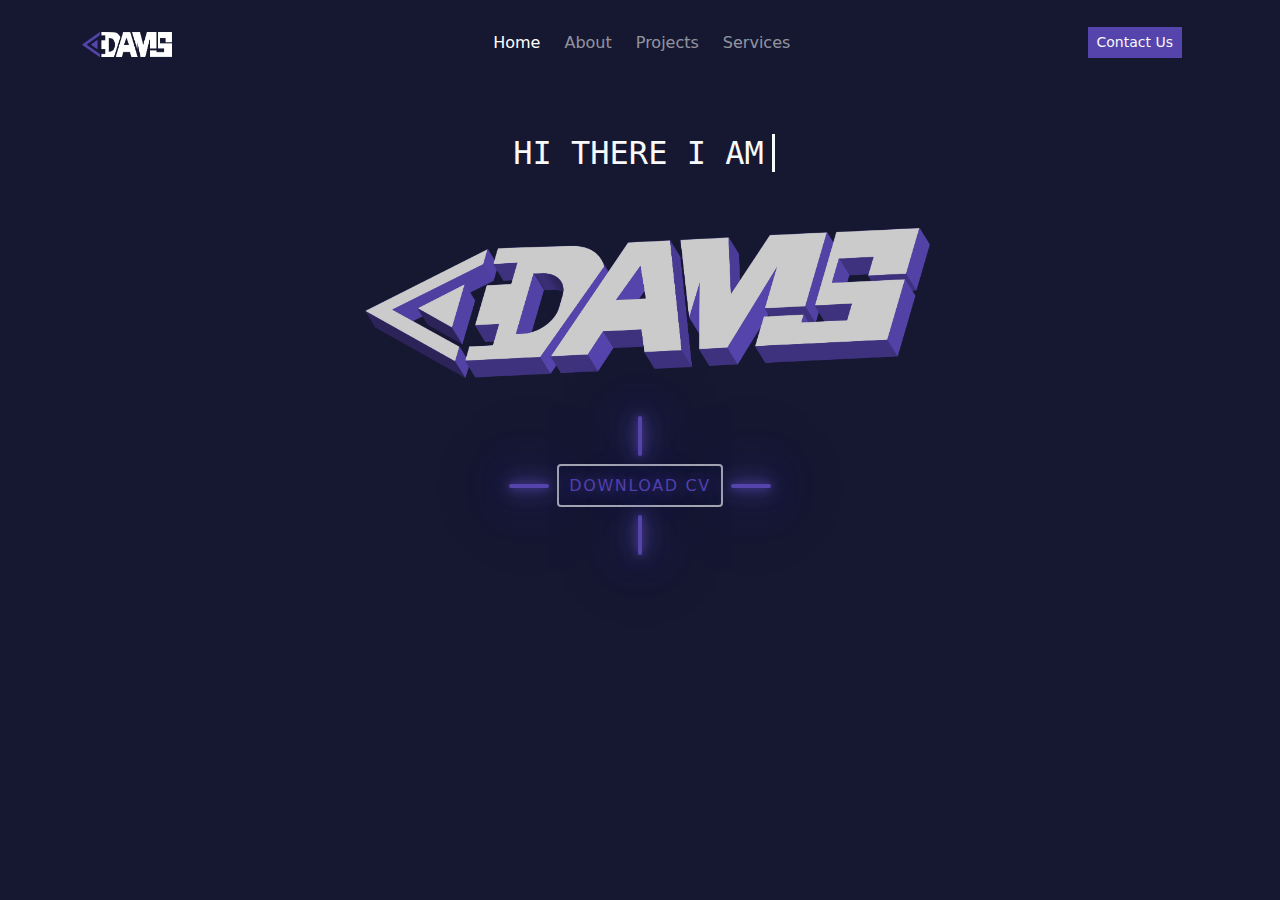
==== index.html @ 7484ab97 "first com" ====
<!doctype html>
<html lang="en">
  <head>
    <meta charset="utf-8">
    <meta name="viewport" content="width=device-width, initial-scale=1">
    <title>Bootstrap demo</title>
    <link href="https://cdn.jsdelivr.net/npm/bootstrap@5.3.3/dist/css/bootstrap.min.css" rel="stylesheet" >

    <!-- css link -->
    <link rel="stylesheet" href="assets/style.css">
  </head>
  <body>
    <nav id="NavBar" class="navbar sticky-top navbar-dark navbar-expand-md p-2">
      <div class="container">
          <a class="navbar-brand text-light text-align-start"> <img src="assets/images/Asset 4hdpi.png" alt="logo" width="90" height="25"></a>
          <button id="TogglerIcon" class="navbar-toggler bg-warning" type="button" data-bs-toggle="collapse" data-bs-target="#navbarNavDropdown" aria-controls="navbarNavDropdown" aria-expanded="false" aria-label="Toggle navigation">
            <span class="navbar-toggler-icon"></span>
          </button>
              <div class=" collapse navbar-collapse container" id="navbarNavDropdown">
                  <ul class="navbar-nav m-auto">
                    <li class="nav-item">
                      <a id="resetLink" class="nav-link mx-1 active " aria-current="page" href="#">Home</a>
                    </li>
                    <li class="nav-item">
                      <a class="nav-link mx-1" href="#about">About</a>
                    </li>
                    <li class="nav-item">
                      <a class="nav-link mx-1 " href="#projects">Projects</a>
                    </li>
                    <li class="nav-item">
                      <a class="nav-link mx-1 " href="#services">Services</a>
                    </li>
                  </ul>
                    <div style="margin-top:15px;" class="btn-ct ">                
                        <a  href="#contact" type="button" class="btn text-light btn-contact btn-sm m-1 rounded-0">Contact Us</a></p>
                    </div>        
              </div>
      </div>
    </nav>

    <!-- hero -->
    <div class="container">
      <div class="wrapper">
        <h1 class="text-center mt-5 text-light typing-demo">HI THERE I AM</h1>
      </div>

      <div class="text-center  mt-5">
        <img src="assets/images/Asset 10.png" width="600" height="150"  alt="">
      </div>

       <!-- this is for cv -->
       <div class="text-center p-5 mt-5">
        <a class="btn-cv" href="#" style="--color:#5544AC;">
          <span></span>
          <span></span>
          <span></span>
          <span></span>
          Download Cv
        </a>       
       </div>
     
    </div>

   
   

    <script src="https://cdn.jsdelivr.net/npm/bootstrap@5.3.3/dist/js/bootstrap.bundle.min.js" integrity="sha384-YvpcrYf0tY3lHB60NNkmXc5s9fDVZLESaAA55NDzOxhy9GkcIdslK1eN7N6jIeHz" crossorigin="anonymous"></script>
  </body>
</html>
---- assets/style.css ----
body{
 background-color: #161831;
}

.btn-contact{
    background-color: #5544AC;
}

.btn-contact:hover{
    background-color: #5544AC;
}

/* Hi there */
.wrapper {
    /*This part is important for centering*/
    display: grid;
    place-items: center;
  }
  
  .typing-demo {
    width: 14ch;
    animation: typing 5s steps(22), blink .5s step-end infinite alternate;
    white-space: nowrap;
    overflow: hidden;
    border-right: 3px solid;
    font-family: monospace;
    font-size: 2em;
  }
  
  @keyframes typing {
    from {
      width: 0
    }
  }
      
  @keyframes blink {
    50% {
      border-color: transparent
    }
  }



/* For Download cv */

 .btn-cv{
  position: relative;
  padding:10px;
  font-size: 1rem;
  color: var(--color);
  border: 2px solid rgba(255, 255, 255, 0.626);
  border-radius: 4px;
  text-shadow: 0 0 15px var(--color);
  text-decoration: none;
  text-transform: uppercase;
  letter-spacing: 0.1rem;
  transition: 0.5s;
  z-index: 1;
}

.btn-cv:hover {
  color: #fff;
  border: 2px solid rgba(0, 0, 0, 0);
  box-shadow: 0 0 0px var(--color);
}

.btn-cv::before {
  content: '';
  position: absolute;
  top: 0;
  left: 0;
  width: 100%;
  height: 100%;
  background: var(--color);
  z-index: -1;
  transform: scale(0);
  transition: 0.5s;
}

.btn-cv:hover::before {
  transform: scale(1);
  transition-delay: 0.5s;
  box-shadow: 0 0 10px var(--color),
    0 0 30px var(--color),
    0 0 60px var(--color);
}

.btn-cv span {
  position: absolute;
  background: var(--color);
  pointer-events: none;
  border-radius: 2px;
  box-shadow: 0 0 10px var(--color),
    0 0 20px var(--color),
    0 0 30px var(--color),
    0 0 50px var(--color),
    0 0 100px var(--color);
  transition: 0.5s ease-in-out;
  transition-delay: 0.25s;
}

.btn-cv:hover span {
  opacity: 0;
  transition-delay: 0s;
}

.btn-cv span:nth-child(1),
.btn-cv span:nth-child(3) {
  width: 40px;
  height: 4px;
}

.btn:hover span:nth-child(1),
.btn-cv:hover span:nth-child(3) {
  transform: translateX(0);
}

.btn-cv span:nth-child(2),
.btn-cv span:nth-child(4) {
  width: 4px;
  height: 40px;
}

.btn-cv:hover span:nth-child(1),
.btn-cv:hover span:nth-child(3) {
  transform: translateY(0);
}

.btn-cv span:nth-child(1) {
  top: calc(50% - 2px);
  left: -50px;
  transform-origin: left;
}

.btn-cv:hover span:nth-child(1) {
  left: 50%;
}

.btn-cv span:nth-child(3) {
  top: calc(50% - 2px);
  right: -50px;
  transform-origin: right;
}

.btn-cv:hover span:nth-child(3) {
  right: 50%;
}

.btn-cv span:nth-child(2) {
  left: calc(50% - 2px);
  top: -50px;
  transform-origin: top;
}

.btn-cv:hover span:nth-child(2) {
  top: 50%;
}

.btn-cv span:nth-child(4) {
  left: calc(50% - 2px);
  bottom: -50px;
  transform-origin: bottom;
}

.btn-cv:hover span:nth-child(4 ) {
  bottom: 50%;
}
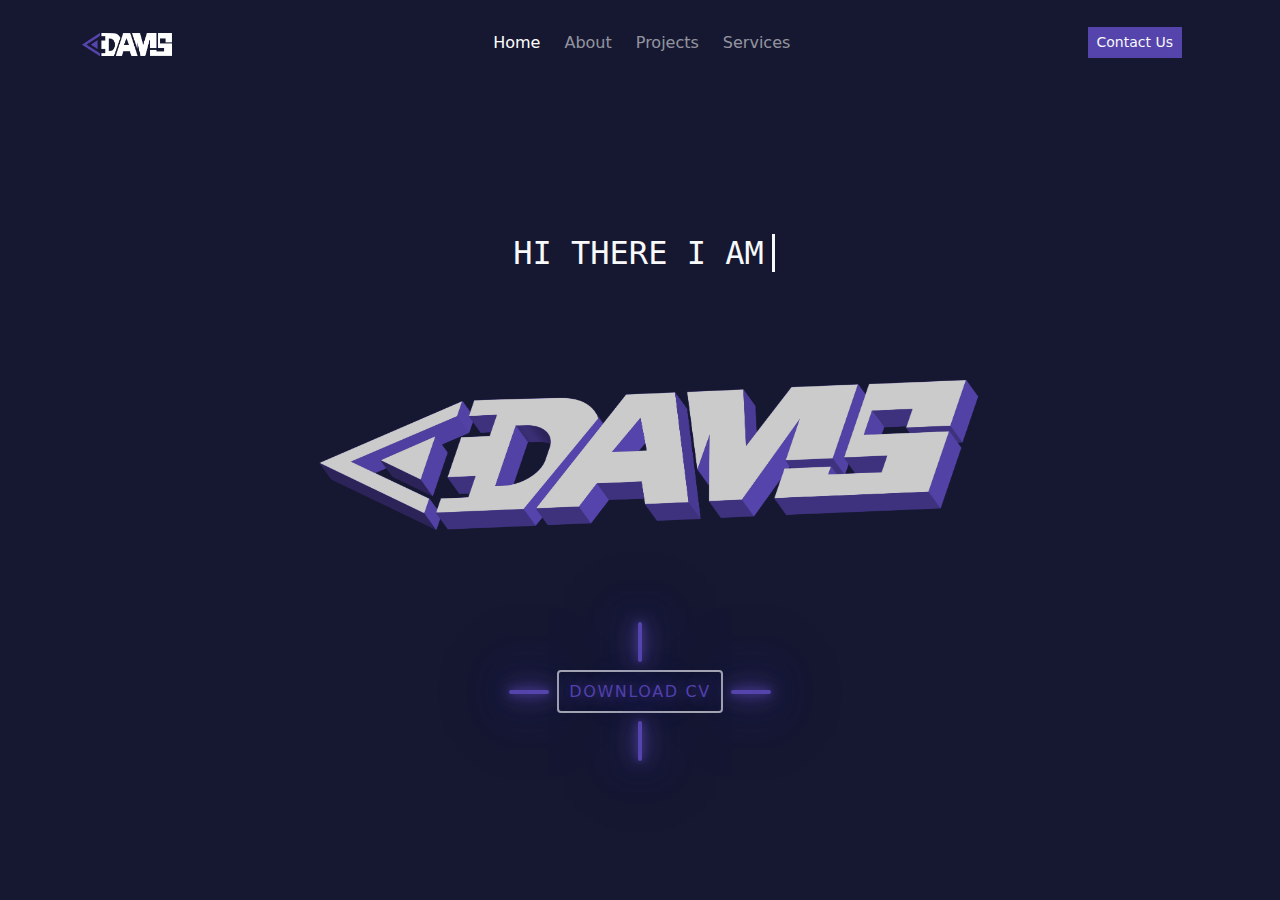
==== commit b723fa81: "sec com" ====
--- a/index.html
+++ b/index.html
@@ -12,7 +12,7 @@
   <body>
     <nav id="NavBar" class="navbar sticky-top navbar-dark navbar-expand-md p-2">
       <div class="container">
-          <a class="navbar-brand text-light text-align-start"> <img src="assets/images/Asset 4hdpi.png" alt="logo" width="90" height="25"></a>
+          <a class="navbar-brand text-light text-align-start"> <img src="assets/images/Asset 4hdpi.png" alt="logo" width="90" height="23"></a>
           <button id="TogglerIcon" class="navbar-toggler bg-warning" type="button" data-bs-toggle="collapse" data-bs-target="#navbarNavDropdown" aria-controls="navbarNavDropdown" aria-expanded="false" aria-label="Toggle navigation">
             <span class="navbar-toggler-icon"></span>
           </button>
@@ -39,17 +39,17 @@
     </nav>
 
     <!-- hero -->
-    <div class="container">
+    <div class="container" style="margin-top:100px ;">
       <div class="wrapper">
         <h1 class="text-center mt-5 text-light typing-demo">HI THERE I AM</h1>
       </div>
 
-      <div class="text-center  mt-5">
-        <img src="assets/images/Asset 10.png" width="600" height="150"  alt="">
+      <div class="text-center" style="margin-top:100px ;">
+        <img src="assets/images/Asset 10.png" width="700" height="150"  alt="">
       </div>
 
        <!-- this is for cv -->
-       <div class="text-center p-5 mt-5">
+       <div class="text-center " style="margin-top:150px ;">
         <a class="btn-cv" href="#" style="--color:#5544AC;">
           <span></span>
           <span></span>
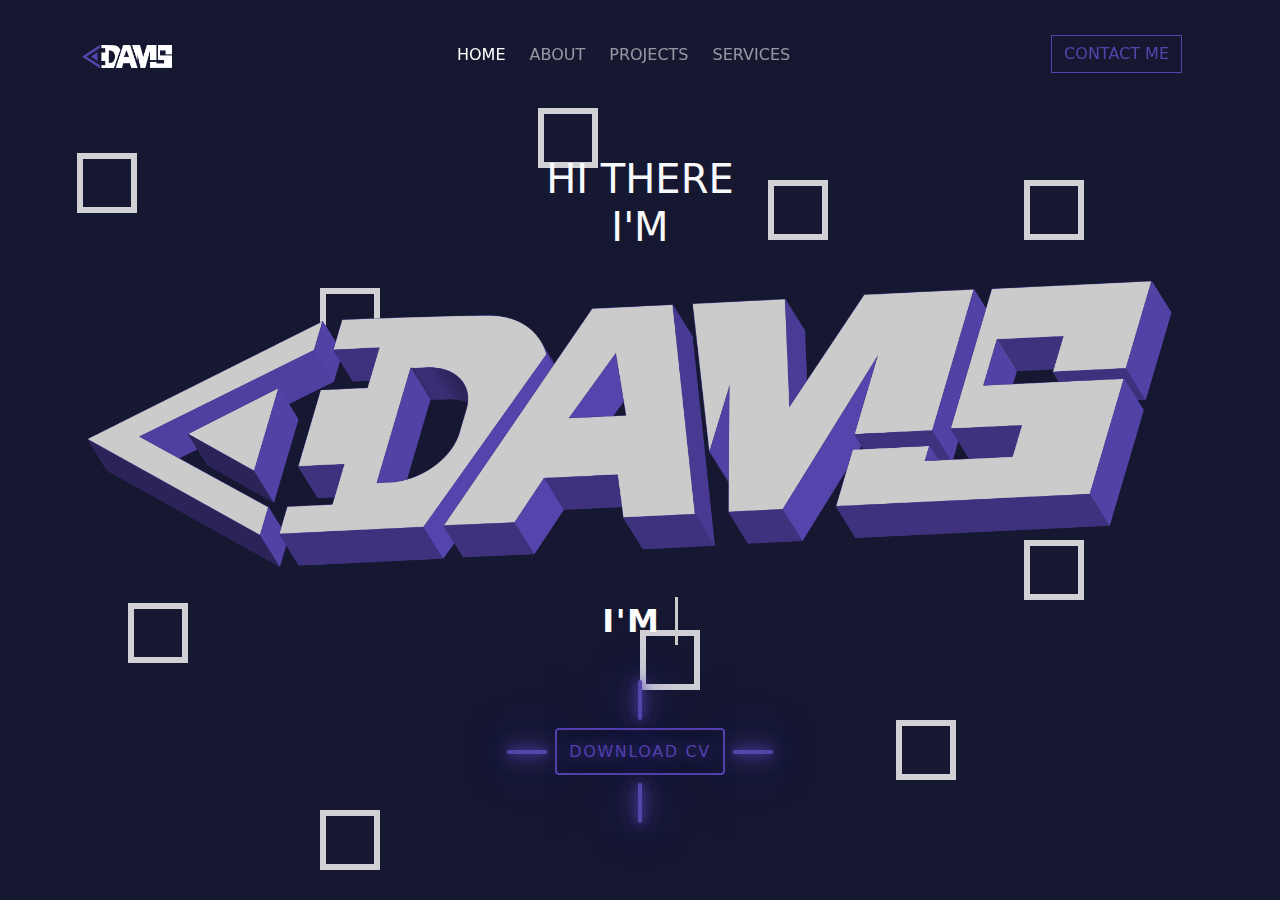
==== commit 45a38591: "complete" ====
--- a/index.html
+++ b/index.html
@@ -6,11 +6,29 @@
     <title>Bootstrap demo</title>
     <link href="https://cdn.jsdelivr.net/npm/bootstrap@5.3.3/dist/css/bootstrap.min.css" rel="stylesheet" >
 
+    <!-- USING CDN -->
+    <link
+    rel="stylesheet"
+    href="https://cdnjs.cloudflare.com/ajax/libs/animate.css/4.1.1/animate.min.css"
+  />
+  
+
     <!-- css link -->
     <link rel="stylesheet" href="assets/style.css">
   </head>
-  <body>
-    <nav id="NavBar" class="navbar sticky-top navbar-dark navbar-expand-md p-2">
+  <body class="bg-animation">
+
+    <!-- scroll animation -->
+
+    <div class="scroll-progress-bar-wrap">
+      <div class="scroll-progress-bar left-to-right"></div>
+      <div class="scroll-progress-bar top-to-bottom"></div>
+      <div class="scroll-progress-bar right-to-left"></div>
+      <div class="scroll-progress-bar bottom-to-top"></div>
+    </div>
+
+    <!-- nav -->
+    <nav id="NavBar" class="navbar fixed-top bg-trans navbar-dark navbar-expand-md p-3">
       <div class="container">
           <a class="navbar-brand text-light text-align-start"> <img src="assets/images/Asset 4hdpi.png" alt="logo" width="90" height="23"></a>
           <button id="TogglerIcon" class="navbar-toggler bg-warning" type="button" data-bs-toggle="collapse" data-bs-target="#navbarNavDropdown" aria-controls="navbarNavDropdown" aria-expanded="false" aria-label="Toggle navigation">
@@ -19,51 +37,65 @@
               <div class=" collapse navbar-collapse container" id="navbarNavDropdown">
                   <ul class="navbar-nav m-auto">
                     <li class="nav-item">
-                      <a id="resetLink" class="nav-link mx-1 active " aria-current="page" href="#">Home</a>
+                      <a id="resetLink" class="nav-link mx-1 active " aria-current="page" href="#">HOME</a>
                     </li>
                     <li class="nav-item">
-                      <a class="nav-link mx-1" href="#about">About</a>
+                      <a class="nav-link mx-1" href="#about">ABOUT</a>
                     </li>
                     <li class="nav-item">
-                      <a class="nav-link mx-1 " href="#projects">Projects</a>
+                      <a class="nav-link mx-1 " href="#projects">PROJECTS</a>
                     </li>
                     <li class="nav-item">
-                      <a class="nav-link mx-1 " href="#services">Services</a>
+                      <a class="nav-link mx-1 " href="#services">SERVICES</a>
                     </li>
                   </ul>
                     <div style="margin-top:15px;" class="btn-ct ">                
-                        <a  href="#contact" type="button" class="btn text-light btn-contact btn-sm m-1 rounded-0">Contact Us</a></p>
+                        <a  href="#contact" type="button" class="btn btn-contact btn-md m-1 rounded-0">CONTACT ME</a></p>
                     </div>        
               </div>
       </div>
     </nav>
 
     <!-- hero -->
-    <div class="container" style="margin-top:100px ;">
-      <div class="wrapper">
-        <h1 class="text-center mt-5 text-light typing-demo">HI THERE I AM</h1>
+    <div class="wrapper">
+      <div class="box">
+        <div></div>
+        <div></div>
+        <div></div>
+        <div></div>
+        <div></div>
+        <div></div>
+        <div></div>
+        <div></div>
+        <div></div>
+        <div></div>
       </div>
-
-      <div class="text-center" style="margin-top:100px ;">
-        <img src="assets/images/Asset 10.png" width="700" height="150"  alt="">
+      <div class="typing mt-5">
+        <h1 class="text-center text-light typing-demo animate__animated animate__heartBeat"  >HI THERE <br> I'M</h1>
       </div>
-
+      <div class="text-center  animate__animated animate__delay-1s animate__rubberBand " style="position: relative; top:-50px; left: -25px;">
+        <img src="assets/images/Asset 10.png" width="90%" height="90%"  alt="">
+      </div>
+      <div class="container animated-text" >
+        <p>I'M <span class="typed-text"></span><span class="cursor">&nbsp;</span></p>
+      </div>
+    
        <!-- this is for cv -->
-       <div class="text-center " style="margin-top:150px ;">
-        <a class="btn-cv" href="#" style="--color:#5544AC;">
-          <span></span>
-          <span></span>
-          <span></span>
-          <span></span>
-          Download Cv
-        </a>       
+       <div class="text-center " style="">
+          <a class="btn-cv" href="#" style="--color:#5544AC;">
+            <span></span>
+            <span></span>
+            <span></span>
+            <span></span>
+            Download Cv
+          </a>       
        </div>
-     
     </div>
-
+   
    
    
 
-    <script src="https://cdn.jsdelivr.net/npm/bootstrap@5.3.3/dist/js/bootstrap.bundle.min.js" integrity="sha384-YvpcrYf0tY3lHB60NNkmXc5s9fDVZLESaAA55NDzOxhy9GkcIdslK1eN7N6jIeHz" crossorigin="anonymous"></script>
+    <script src="https://cdn.jsdelivr.net/npm/bootstrap@5.3.3/dist/js/bootstrap.bundle.min.js" ></script>
+    <script src="assets/main.js"></script>
   </body>
 </html>
--- a/assets/style.css
+++ b/assets/style.css
@@ -2,13 +2,119 @@
  background-color: #161831;
 }
 
+body {
+  margin: 0;
+  padding: 0;
+}
+
+/* background animation */
+.wrapper {
+  position: absolute;
+  width: 100%;
+  height: 100%;
+  overflow: hidden;
+  background: #24C6DC; 
+  background: -webkit-linear-gradient(to bottom, #161831, #161831);  
+  background: linear-gradient(to bottom, #161831, #161831); 
+}
+
+.box div {
+  position: absolute;
+  width: 60px;
+  height: 60px;
+  background-color: transparent;
+  border: 6px solid rgba(255,255,255,0.8);
+}
+
+.box div:nth-child(1) {
+  top: 12%;
+  left: 42%;
+  animation: animate 10s linear infinite;
+}
+
+.box div:nth-child(2) {
+  top: 70%;
+  left: 50%;
+  animation: animate 7s linear infinite;
+}
+.box div:nth-child(3) {
+  top: 17%;
+  left: 6%;
+  animation: animate 9s linear infinite;
+}
+
+.box div:nth-child(4) {
+  top: 20%;
+  left: 60%;
+  animation: animate 10s linear infinite;
+}
+
+.box div:nth-child(5) {
+  top: 67%;
+  left: 10%;
+  animation: animate 6s linear infinite;
+}
+
+.box div:nth-child(6) {
+  top: 80%;
+  left: 70%;
+  animation: animate 12s linear infinite;
+}
+
+.box div:nth-child(7) {
+  top: 60%;
+  left: 80%;
+  animation: animate 15s linear infinite;
+}
+
+.box div:nth-child(8) {
+  top: 32%;
+  left: 25%;
+  animation: animate 16s linear infinite;
+}
+
+.box div:nth-child(9) {
+  top: 90%;
+  left: 25%;
+  animation: animate 9s linear infinite;
+}
+
+.box div:nth-child(10) {
+  top: 20%;
+  left: 80%;
+  animation: animate 5s linear infinite;
+}
+
+@keyframes animate {
+  0% {
+    transform: scale(0) translateY(-90px) rotate(360deg);
+    opacity: 1;
+  }
+  
+  100% {
+    transform: scale(1.3) translateY(-90px) rotate(-180deg);
+    border-radius: 50%;
+    opacity: 0;
+  }
+}
+/* contact btn */
+
 .btn-contact{
-    background-color: #5544AC;
+    /* background-color: #5544AC; */
+    color: #5544AC !important;
+    border-style: solid;
+    border-width: thin;
+    border-color: #5544AC;
+    transition-property: transform 0.3s, background-color 0.3s, color 0.3s;  
 }
 
 .btn-contact:hover{
-    background-color: #5544AC;
-}
+  transform: translateY();
+  background-color: #5544AC;
+  color:#fff !important; 
+}
+
+
 
 /* Hi there */
 .wrapper {
@@ -16,28 +122,32 @@
     display: grid;
     place-items: center;
   }
+
+
   
-  .typing-demo {
+  /* .typing-demo {
     width: 14ch;
     animation: typing 5s steps(22), blink .5s step-end infinite alternate;
     white-space: nowrap;
     overflow: hidden;
     border-right: 3px solid;
     font-family: monospace;
-    font-size: 2em;
+    font-size: 2rem;
+    margin: 0 !important;
   }
   
   @keyframes typing {
     from {
-      width: 0
+      width: 0;
+      color:#5544AC;
     }
   }
       
   @keyframes blink {
     50% {
-      border-color: transparent
+     background-color: TRA;
     }
-  }
+  } */
 
 
 
@@ -45,10 +155,11 @@
 
  .btn-cv{
   position: relative;
-  padding:10px;
+  top: -100px;
+  padding:12px;
   font-size: 1rem;
   color: var(--color);
-  border: 2px solid rgba(255, 255, 255, 0.626);
+  border: 2px solid #5544AC;
   border-radius: 4px;
   text-shadow: 0 0 15px var(--color);
   text-decoration: none;
@@ -165,3 +276,87 @@
 .btn-cv:hover span:nth-child(4 ) {
   bottom: 50%;
 } 
+
+/* scrol bar */
+.scroll-progress-bar {
+  position: fixed;
+  top: 0;
+  left: 0;
+  z-index: 1000;
+  background-color: blue;
+  width: 100%;
+  height: 10px;
+  scale: 0 1;
+  pointer-events: none;
+  transform-origin: left;
+  animation: scaleUp linear;
+  animation-timeline: scroll();
+
+  &.top-to-bottom {
+    right: 0;
+    left: auto;
+    height: 100%;
+    width: 10px;
+    scale: 1 0;
+    transform-origin: top;
+  }
+
+  &.right-to-left {
+    top: auto;
+    bottom: 0;
+    transform-origin: right;
+  }
+
+  &.bottom-to-top {
+    height: 100%;
+    width: 10px;
+    scale: 1 0;
+    transform-origin: bottom;
+  }
+}
+
+/* // animation keyframes */
+@keyframes scaleUp {
+  to {
+    scale: 1 1;
+  }
+}
+
+/* Coding is hard */
+.animated-text {
+  position: relative;
+  top: -100px;
+  color: #fff;
+  display: flex;
+  justify-content: center;
+  align-items: center;
+}
+.animated-text p {
+  font-size: 2rem;
+  padding: 0.5rem;
+  font-weight: bold;
+  letter-spacing: 0.1rem;
+  text-align: center;
+  overflow: hidden;
+}
+.animated-text p span.typed-text {
+  font-weight: normal;
+  color:  YELLOW;
+}
+.animated-text p span.cursor {
+  display: inline-block;
+  background-color: #ccc;
+  margin-left: 0.1rem;
+  width: 3px;
+  animation: blink 1s infinite;
+}
+.animated-text p span.cursor.typing {
+  animation: none;
+}
+@keyframes blink {
+  0%  { background-color: #ccc; }
+  49% { background-color: #ccc; }
+  50% { background-color: transparent; }
+  99% { background-color: transparent; }
+  100%  { background-color: #ccc; }
+}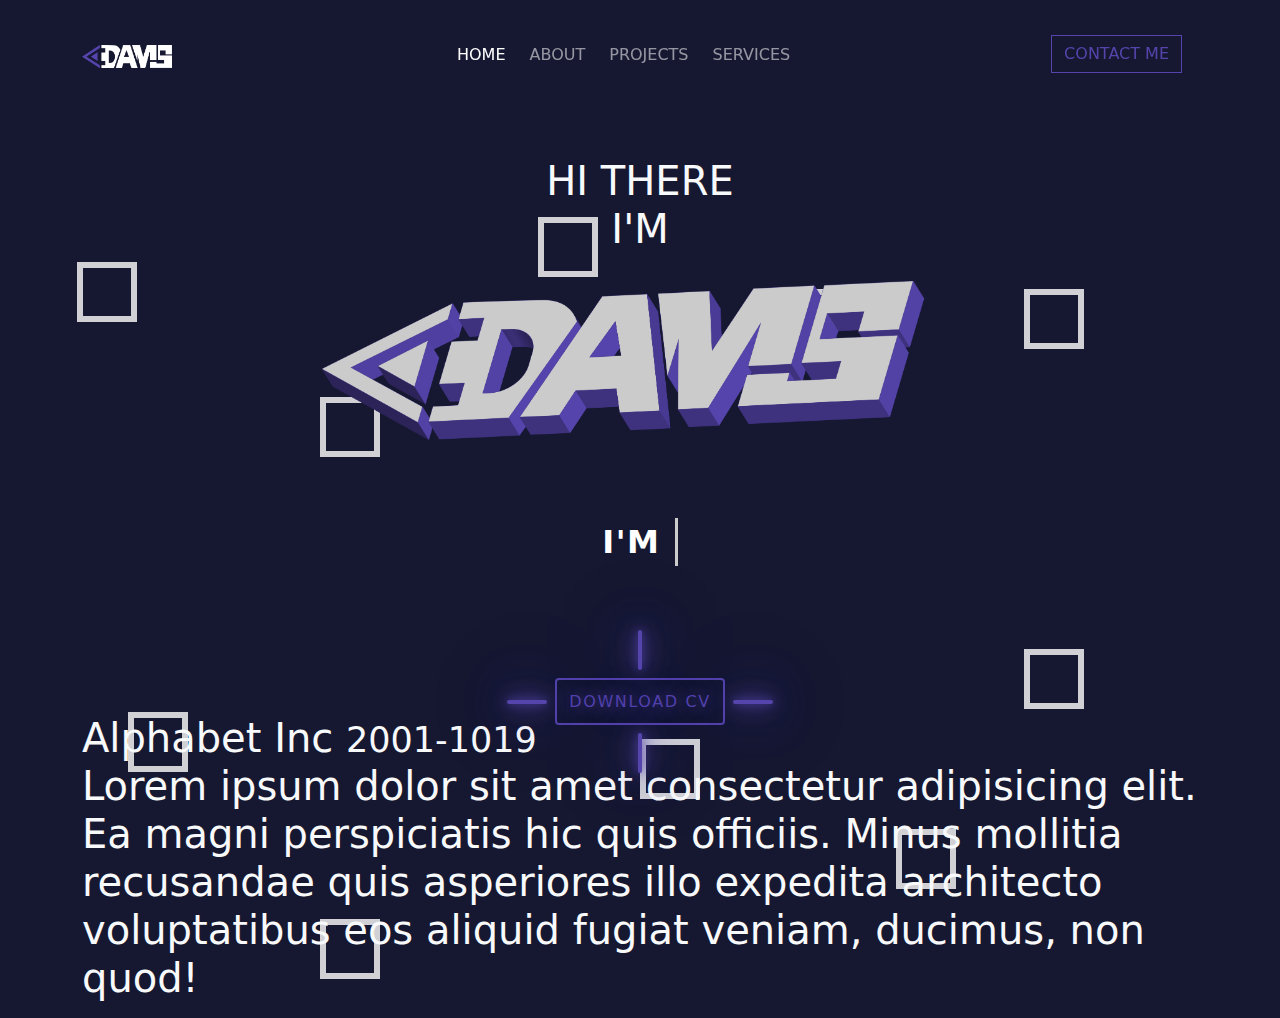
==== commit 313cefb6: "starting v line" ====
--- a/index.html
+++ b/index.html
@@ -17,18 +17,17 @@
     <link rel="stylesheet" href="assets/style.css">
   </head>
   <body class="bg-animation">
-
     <!-- scroll animation -->
 
-    <div class="scroll-progress-bar-wrap">
+    <!-- <div class="scroll-progress-bar-wrap">
       <div class="scroll-progress-bar left-to-right"></div>
       <div class="scroll-progress-bar top-to-bottom"></div>
       <div class="scroll-progress-bar right-to-left"></div>
       <div class="scroll-progress-bar bottom-to-top"></div>
-    </div>
+    </div> -->
 
     <!-- nav -->
-    <nav id="NavBar" class="navbar fixed-top bg-trans navbar-dark navbar-expand-md p-3">
+    <nav id="NavBar" class="navbar sticky-top bg-trans navbar-dark navbar-expand-md p-3">
       <div class="container">
           <a class="navbar-brand text-light text-align-start"> <img src="assets/images/Asset 4hdpi.png" alt="logo" width="90" height="23"></a>
           <button id="TogglerIcon" class="navbar-toggler bg-warning" type="button" data-bs-toggle="collapse" data-bs-target="#navbarNavDropdown" aria-controls="navbarNavDropdown" aria-expanded="false" aria-label="Toggle navigation">
@@ -70,18 +69,19 @@
         <div></div>
         <div></div>
       </div>
+    </div>
       <div class="typing mt-5">
         <h1 class="text-center text-light typing-demo animate__animated animate__heartBeat"  >HI THERE <br> I'M</h1>
       </div>
-      <div class="text-center  animate__animated animate__delay-1s animate__rubberBand " style="position: relative; top:-50px; left: -25px;">
-        <img src="assets/images/Asset 10.png" width="90%" height="90%"  alt="">
+      <div class="text-center mt-5 animate__animated animate__delay-1s animate__rubberBand " style="position: relative; top:-20px; left: -25px;">
+        <img src="assets/images/Asset 10.png" width="50%" height="50%"  alt="">
       </div>
-      <div class="container animated-text" >
+      <div class="container animated-text" style="margin-top: 150px ;" >
         <p>I'M <span class="typed-text"></span><span class="cursor">&nbsp;</span></p>
       </div>
     
        <!-- this is for cv -->
-       <div class="text-center " style="">
+       <div class="text-center" style="position: relative; top:100px;">
           <a class="btn-cv" href="#" style="--color:#5544AC;">
             <span></span>
             <span></span>
@@ -90,8 +90,22 @@
             Download Cv
           </a>       
        </div>
+   
+
+    <div class="timeline z-1">
+      <div class="container">
+        <div class="text-box">
+          <h1 class="text-light">Alphabet Inc</h>
+          <small>2001-1019</small>
+          <p>Lorem ipsum dolor sit amet consectetur adipisicing elit. 
+            Ea magni perspiciatis hic quis officiis. Minus mollitia recusandae quis asperiores illo expedita architecto voluptatibus 
+            eos aliquid fugiat veniam, ducimus, non quod!</p>
+        </div>
+      </div>
     </div>
+    
    
+
    
    
 
--- a/assets/style.css
+++ b/assets/style.css
@@ -2,13 +2,9 @@
  background-color: #161831;
 }
 
-body {
-  margin: 0;
-  padding: 0;
-}
-
 /* background animation */
 .wrapper {
+  z-index: -1 !important;
   position: absolute;
   width: 100%;
   height: 100%;
@@ -117,11 +113,6 @@
 
 
 /* Hi there */
-.wrapper {
-    /*This part is important for centering*/
-    display: grid;
-    place-items: center;
-  }
 
 
   
@@ -278,7 +269,7 @@
 } 
 
 /* scrol bar */
-.scroll-progress-bar {
+/* .scroll-progress-bar {
   position: fixed;
   top: 0;
   left: 0;
@@ -316,11 +307,11 @@
 }
 
 /* // animation keyframes */
-@keyframes scaleUp {
+/* @keyframes scaleUp {
   to {
     scale: 1 1;
   }
-}
+} */ 
 
 /* Coding is hard */
 .animated-text {
@@ -359,4 +350,7 @@
   50% { background-color: transparent; }
   99% { background-color: transparent; }
   100%  { background-color: #ccc; }
-}+}
+
+
+/*  timeline */
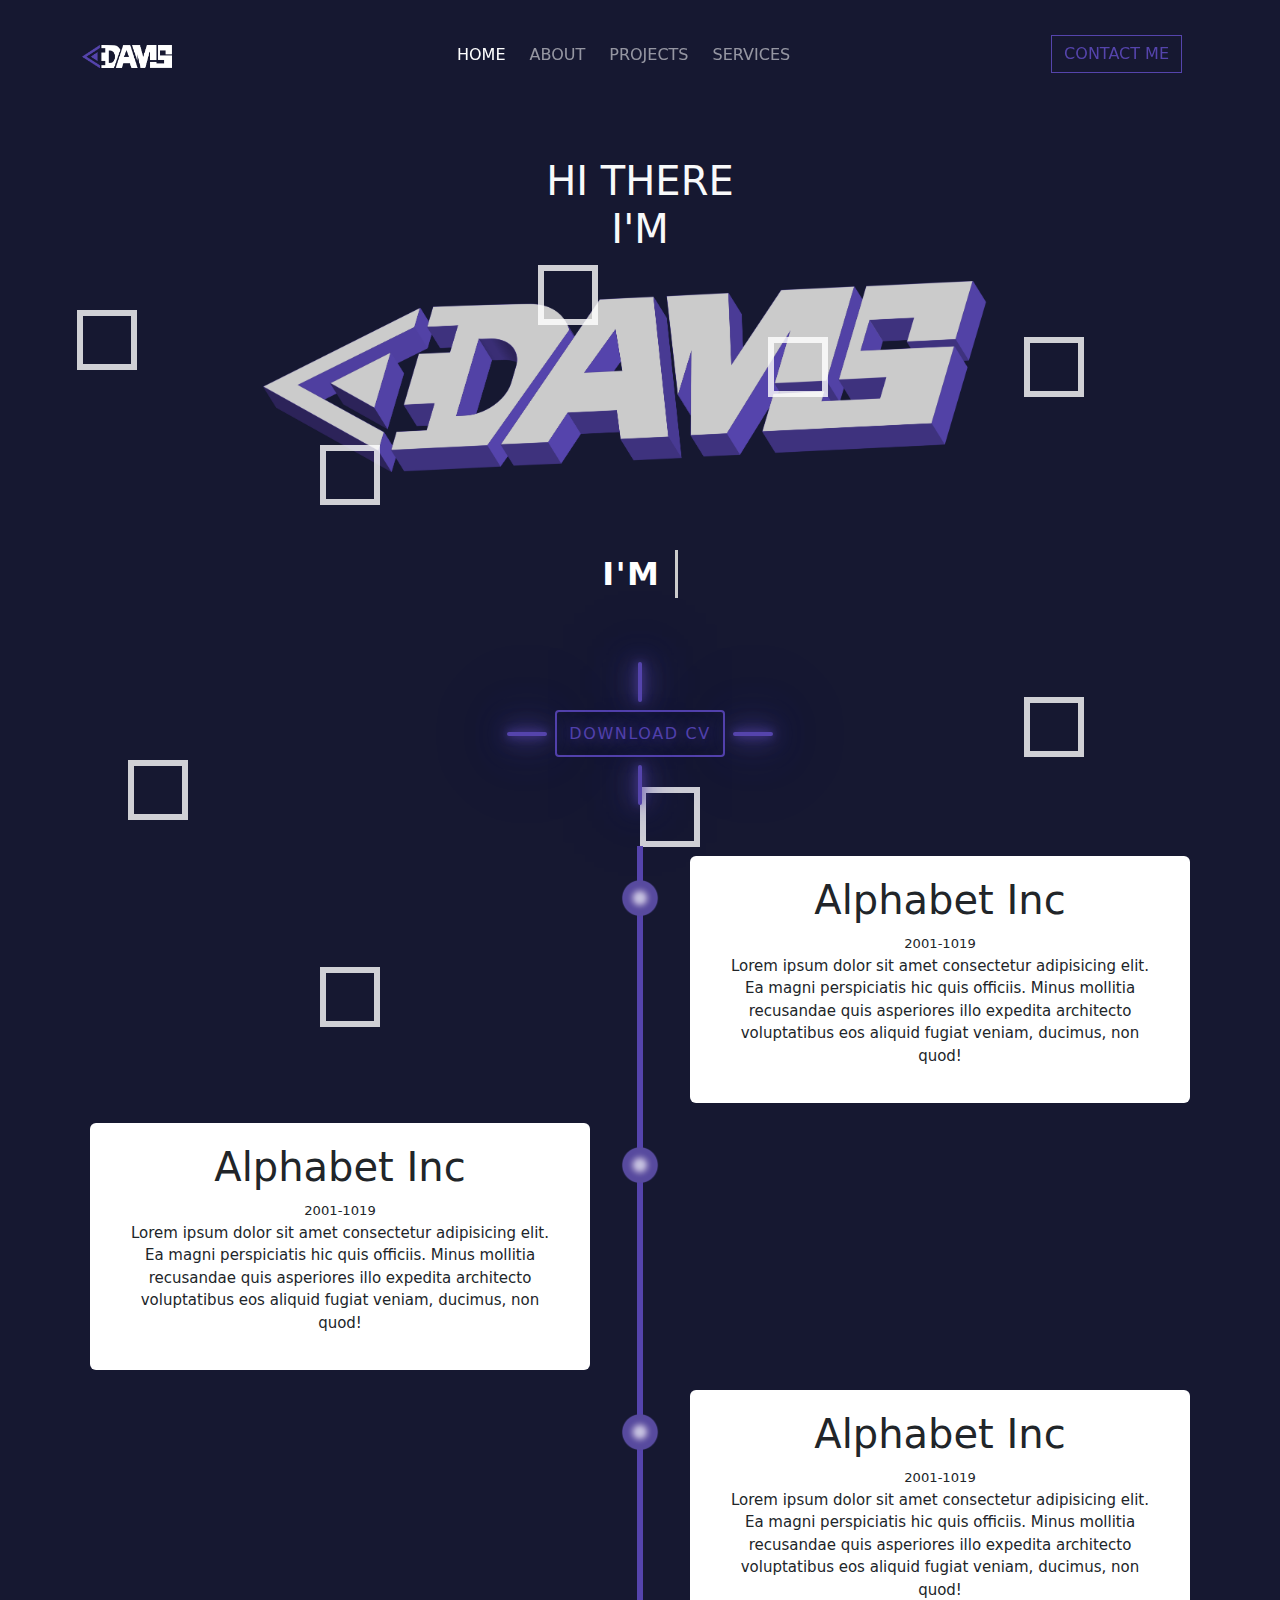
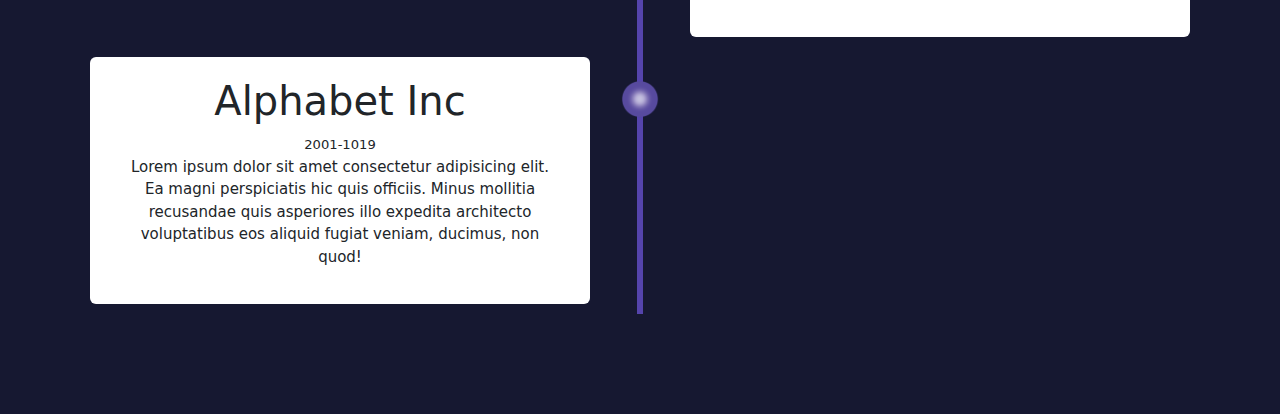
==== commit 0062b957: "timeline circle" ====
--- a/index.html
+++ b/index.html
@@ -19,12 +19,12 @@
   <body class="bg-animation">
     <!-- scroll animation -->
 
-    <!-- <div class="scroll-progress-bar-wrap">
+    <div class="scroll-progress-bar-wrap">
       <div class="scroll-progress-bar left-to-right"></div>
       <div class="scroll-progress-bar top-to-bottom"></div>
       <div class="scroll-progress-bar right-to-left"></div>
       <div class="scroll-progress-bar bottom-to-top"></div>
-    </div> -->
+    </div>
 
     <!-- nav -->
     <nav id="NavBar" class="navbar sticky-top bg-trans navbar-dark navbar-expand-md p-3">
@@ -56,48 +56,83 @@
     </nav>
 
     <!-- hero -->
-    <div class="wrapper">
-      <div class="box">
-        <div></div>
-        <div></div>
-        <div></div>
-        <div></div>
-        <div></div>
-        <div></div>
-        <div></div>
-        <div></div>
-        <div></div>
-        <div></div>
+      <section class="hero">
+          <div class="wrapper">
+            <div class="box">
+              <div></div>
+              <div></div>
+              <div></div>
+              <div></div>
+              <div></div>
+              <div></div>
+              <div></div>
+              <div></div>
+              <div></div>
+              <div></div>
+            </div>
+          </div>
+            <div class="typing mt-5">
+              <h1 class="text-center text-light typing-demo animate__animated animate__heartBeat"  >HI THERE <br> I'M</h1>
+            </div>
+            <div class="animated-image text-center mt-5 animate__animated animate__delay-1s animate__rubberBand " style="position: relative; top:-20px; left: -25px;">
+              <img src="assets/images/Asset 10.png" width="60%" height="60%"  alt="">
+            </div>
+            <div class="container animated-text" style="margin-top: 150px ;" >
+              <p>I'M <span class="typed-text"></span><span class="cursor">&nbsp;</span></p>
+            </div>
+          
+            <!-- this is for cv -->
+            <div class="text-center" style="position: relative; top:100px;">
+                <a class="btn-cv" href="#" style="--color:#5544AC;">
+                  <span></span>
+                  <span></span>
+                  <span></span>
+                  <span></span>
+                  Download Cv
+                </a>       
+            </div>
+        </section>
+
+    <div class="timeline z-1 text-center">
+      <div class="container con left-container">
+        <img src="assets/images/Asset 2.png" alt="">
+        <div class="text-box">
+          <h1 class="">Alphabet Inc</h1>
+          <small class="">2001-1019</small>
+          <p class="">Lorem ipsum dolor sit amet consectetur adipisicing elit. 
+            Ea magni perspiciatis hic quis officiis. Minus mollitia recusandae quis asperiores illo expedita architecto voluptatibus 
+            eos aliquid fugiat veniam, ducimus, non quod!</p>
+        </div>
       </div>
-    </div>
-      <div class="typing mt-5">
-        <h1 class="text-center text-light typing-demo animate__animated animate__heartBeat"  >HI THERE <br> I'M</h1>
+
+      <div class="container con right-container">
+        <img src="assets/images/Asset 2.png" alt="">
+        <div class="text-box">
+          <h1 class="">Alphabet Inc</h1>
+          <small class="">2001-1019</small>
+          <p class="">Lorem ipsum dolor sit amet consectetur adipisicing elit. 
+            Ea magni perspiciatis hic quis officiis. Minus mollitia recusandae quis asperiores illo expedita architecto voluptatibus 
+            eos aliquid fugiat veniam, ducimus, non quod!</p>
+        </div>
       </div>
-      <div class="text-center mt-5 animate__animated animate__delay-1s animate__rubberBand " style="position: relative; top:-20px; left: -25px;">
-        <img src="assets/images/Asset 10.png" width="50%" height="50%"  alt="">
+
+      <div class="container con left-container">
+        <img src="assets/images/Asset 2.png" alt="">
+        <div class="text-box">
+          <h1 class="">Alphabet Inc</h1>
+          <small class="">2001-1019</small>
+          <p class="">Lorem ipsum dolor sit amet consectetur adipisicing elit. 
+            Ea magni perspiciatis hic quis officiis. Minus mollitia recusandae quis asperiores illo expedita architecto voluptatibus 
+            eos aliquid fugiat veniam, ducimus, non quod!</p>
+        </div>
       </div>
-      <div class="container animated-text" style="margin-top: 150px ;" >
-        <p>I'M <span class="typed-text"></span><span class="cursor">&nbsp;</span></p>
-      </div>
-    
-       <!-- this is for cv -->
-       <div class="text-center" style="position: relative; top:100px;">
-          <a class="btn-cv" href="#" style="--color:#5544AC;">
-            <span></span>
-            <span></span>
-            <span></span>
-            <span></span>
-            Download Cv
-          </a>       
-       </div>
-   
 
-    <div class="timeline z-1">
-      <div class="container">
+      <div class="container con right-container">
+        <img src="assets/images/Asset 2.png" alt="">
         <div class="text-box">
-          <h1 class="text-light">Alphabet Inc</h>
-          <small>2001-1019</small>
-          <p>Lorem ipsum dolor sit amet consectetur adipisicing elit. 
+          <h1 class="">Alphabet Inc</h1>
+          <small class="">2001-1019</small>
+          <p class="">Lorem ipsum dolor sit amet consectetur adipisicing elit. 
             Ea magni perspiciatis hic quis officiis. Minus mollitia recusandae quis asperiores illo expedita architecto voluptatibus 
             eos aliquid fugiat veniam, ducimus, non quod!</p>
         </div>
--- a/assets/style.css
+++ b/assets/style.css
@@ -1,6 +1,9 @@
 body{
  background-color: #161831;
 }
+
+
+
 
 /* background animation */
 .wrapper {
@@ -9,9 +12,7 @@
   width: 100%;
   height: 100%;
   overflow: hidden;
-  background: #24C6DC; 
-  background: -webkit-linear-gradient(to bottom, #161831, #161831);  
-  background: linear-gradient(to bottom, #161831, #161831); 
+ 
 }
 
 .box div {
@@ -19,7 +20,7 @@
   width: 60px;
   height: 60px;
   background-color: transparent;
-  border: 6px solid rgba(255,255,255,0.8);
+  border: 6px solid rgba(255, 255, 255, 0.8);
 }
 
 .box div:nth-child(1) {
@@ -141,7 +142,11 @@
   } */
 
 
-
+/* animated-image */
+
+.animated-image{
+  z-index: -2 !important;
+}
 /* For Download cv */
 
  .btn-cv{
@@ -269,12 +274,12 @@
 } 
 
 /* scrol bar */
-/* .scroll-progress-bar {
+.scroll-progress-bar {
   position: fixed;
   top: 0;
   left: 0;
   z-index: 1000;
-  background-color: blue;
+  background-color: #5544AC;
   width: 100%;
   height: 10px;
   scale: 0 1;
@@ -307,11 +312,11 @@
 }
 
 /* // animation keyframes */
-/* @keyframes scaleUp {
+@keyframes scaleUp {
   to {
     scale: 1 1;
   }
-} */ 
+} 
 
 /* Coding is hard */
 .animated-text {
@@ -354,3 +359,53 @@
 
 
 /*  timeline */
+.timeline{
+  position: relative;
+  max-width: 1200px;
+  margin: 100px auto;
+}
+
+.con{
+padding: 10px 50px;
+position: relative;
+width: 50%;
+}
+
+.text-box{
+  padding: 20px 30px;
+  background-color: #fff;
+  position: relative;
+  border-radius: 6px !important;
+  font-size: 15px;
+
+}
+
+.left-container{
+  left: 25%;
+}
+.right-container{
+  right:25%;
+}
+
+.timeline::after{
+  content: '';
+  position: absolute;
+  width: 6px;
+  height: 100%;
+  background: #5544AC;
+  top: 0;
+  left: 50%;
+  margin-left: -3px;
+}
+.con img{
+  position: absolute;
+  width: 40px;
+  right: -20px;
+  top:32px;
+  z-index: 10;
+
+}
+
+.left-container img{
+  left: -20px;
+}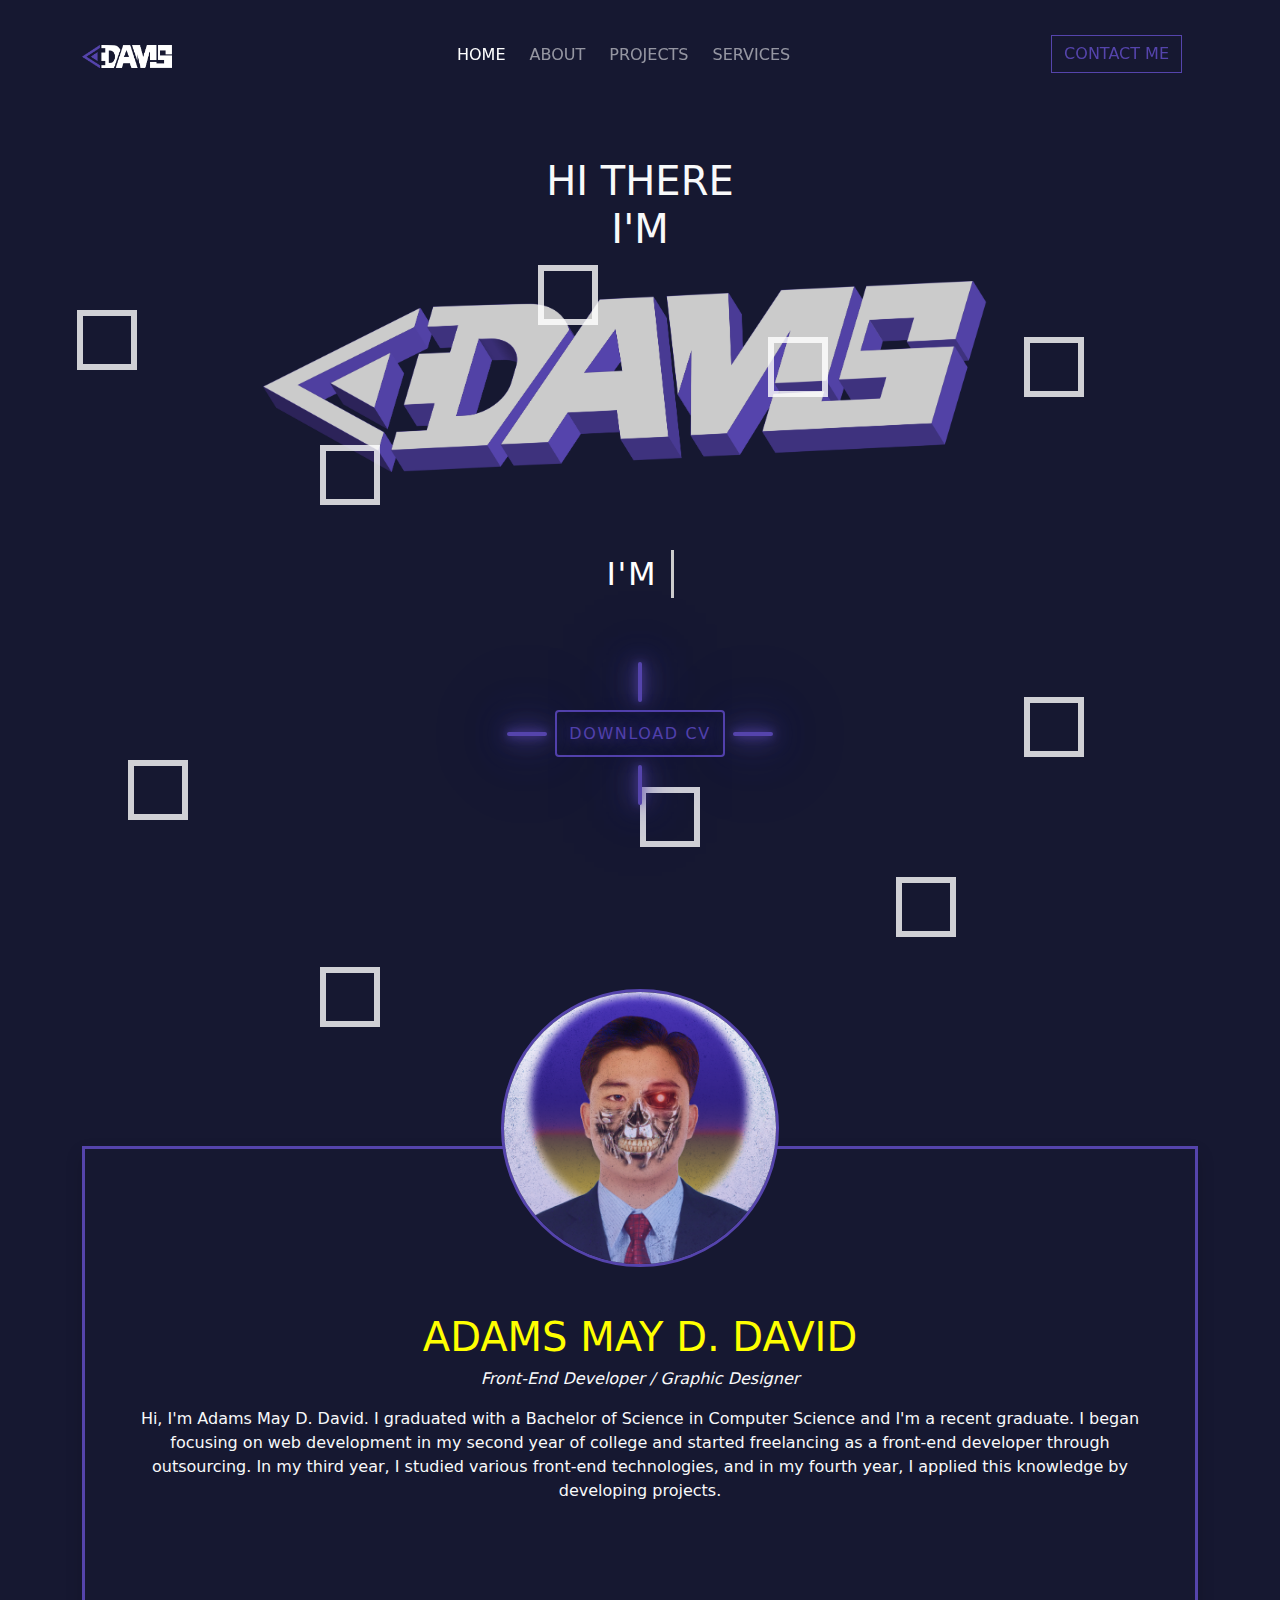
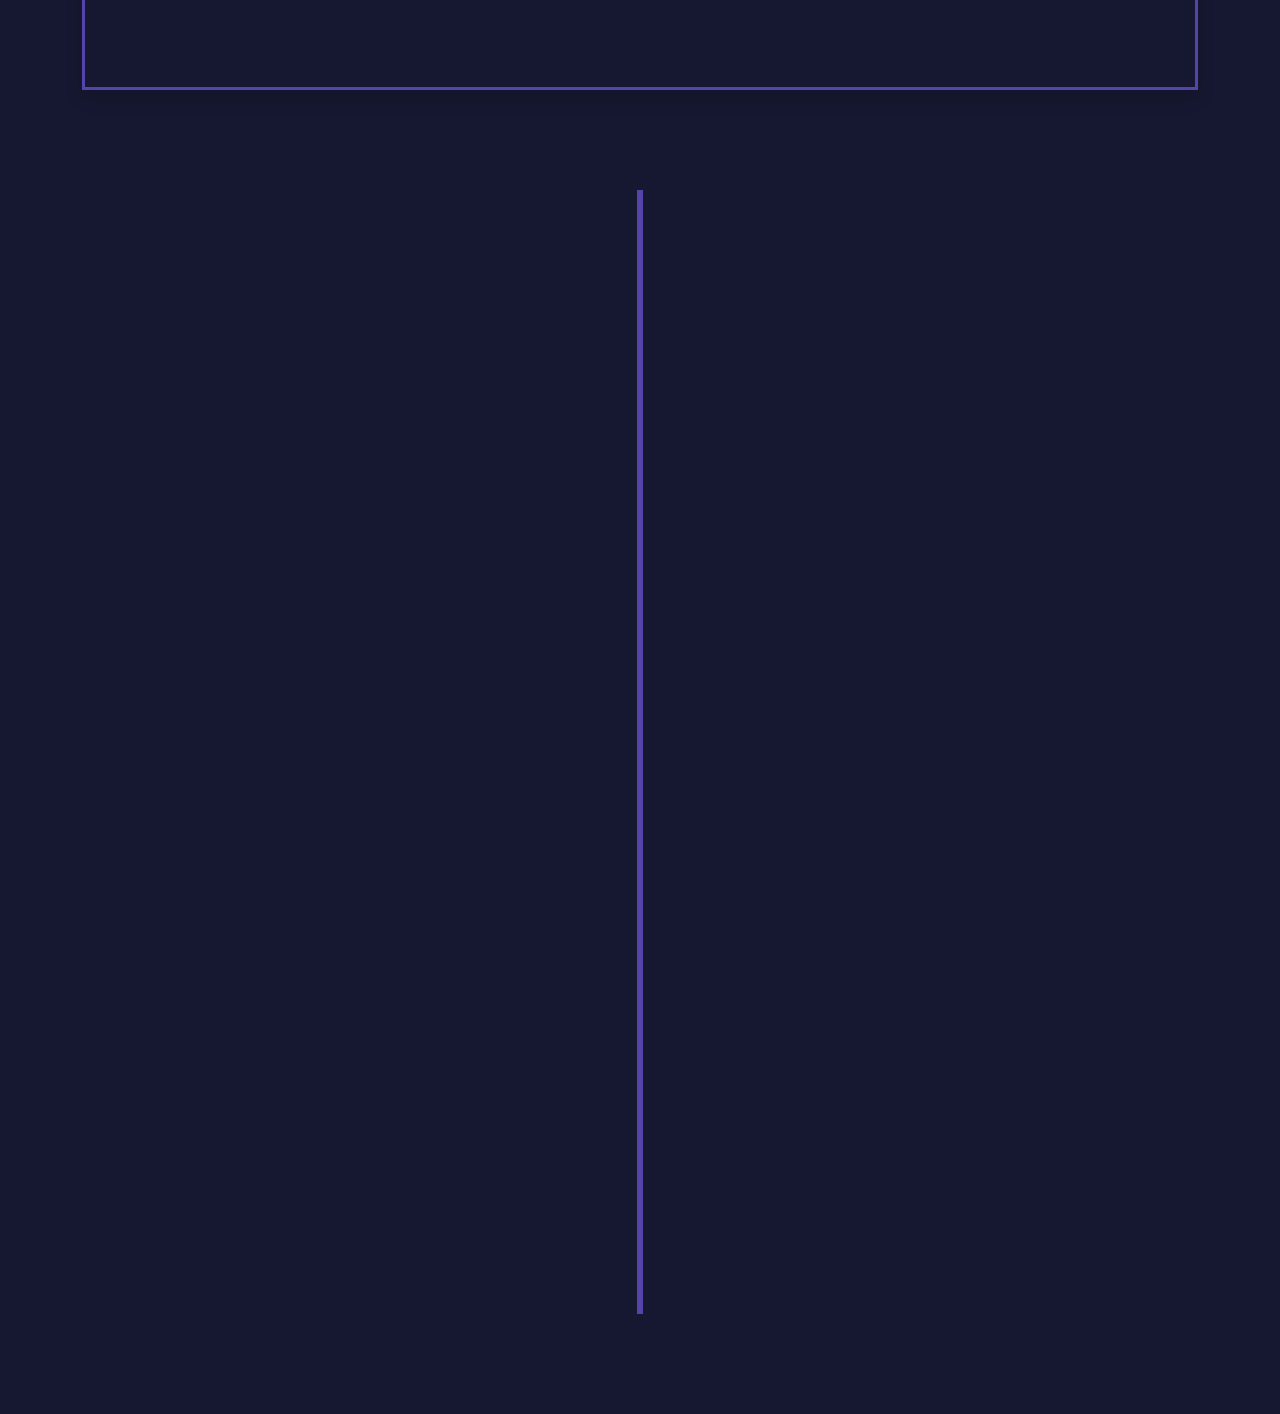
==== commit 1028fd67: "about section" ====
--- a/index.html
+++ b/index.html
@@ -72,13 +72,13 @@
             </div>
           </div>
             <div class="typing mt-5">
-              <h1 class="text-center text-light typing-demo animate__animated animate__heartBeat"  >HI THERE <br> I'M</h1>
+              <h1 class="text-center text-light typing-demo animate__animated animate__heartBeat fw-light"  >HI THERE <br> I'M</h1>
             </div>
             <div class="animated-image text-center mt-5 animate__animated animate__delay-1s animate__rubberBand " style="position: relative; top:-20px; left: -25px;">
               <img src="assets/images/Asset 10.png" width="60%" height="60%"  alt="">
             </div>
             <div class="container animated-text" style="margin-top: 150px ;" >
-              <p>I'M <span class="typed-text"></span><span class="cursor">&nbsp;</span></p>
+              <p class="fw-light">I'M <span class="typed-text"></span><span class="cursor">&nbsp;</span></p>
             </div>
           
             <!-- this is for cv -->
@@ -93,7 +93,42 @@
             </div>
         </section>
 
-    <div class="timeline z-1 text-center">
+        <!-- about section -->
+          <div class="container about-section">
+            <div class="text-center profile-bg text-light shadow">
+              <img src="assets/images/dp main.png"   width="25%" height="25%">
+              <div class="divided">
+              <p> <span class="fs-1">ADAMS MAY D. DAVID </span> <br><small class="fst-italic fs-6">Front-End Developer / Graphic Designer</small></p>
+              <p class=" p-5">Hi, I'm Adams May D. David. I graduated with a Bachelor of Science in Computer Science and I'm a recent graduate. I began focusing on web development in my second year of college and started freelancing as a front-end developer through outsourcing. In my third year, I studied various front-end technologies, and in my fourth year, I applied this knowledge by developing projects.</p> 
+            </div>
+            </div>
+          </div>
+
+        <div class="timeline z-1 text-center">
+          <div class="container con left-container">
+            <img src="assets/images/Asset 2.png" alt="">
+            <div class="text-box">
+              <h1 class="">Alphabet Inc</h1>
+              <small class="">2001-1019</small>
+              <p class="">Lorem ipsum dolor sit amet consectetur adipisicing elit. 
+                Ea magni perspiciatis hic quis officiis. Minus mollitia recusandae quis asperiores illo expedita architecto voluptatibus 
+                eos aliquid fugiat veniam, ducimus, non quod!</p>
+                <span class="left-container-arrow"></span>
+            </div>
+          </div>
+
+      <div class="container con right-container">
+        <img src="assets/images/Asset 2.png">
+        <div class="text-box">
+          <h1 class="">Alphabet Inc</h1>
+          <small class="">2001-1019</small>
+          <p class="">Lorem ipsum dolor sit amet consectetur adipisicing elit. 
+            Ea magni perspiciatis hic quis officiis. Minus mollitia recusandae quis asperiores illo expedita architecto voluptatibus 
+            eos aliquid fugiat veniam, ducimus, non quod!</p>
+            <span class="right-container-arrow"></span>
+        </div>
+      </div>
+
       <div class="container con left-container">
         <img src="assets/images/Asset 2.png" alt="">
         <div class="text-box">
@@ -102,6 +137,7 @@
           <p class="">Lorem ipsum dolor sit amet consectetur adipisicing elit. 
             Ea magni perspiciatis hic quis officiis. Minus mollitia recusandae quis asperiores illo expedita architecto voluptatibus 
             eos aliquid fugiat veniam, ducimus, non quod!</p>
+            <span class="left-container-arrow"></span>
         </div>
       </div>
 
@@ -113,28 +149,7 @@
           <p class="">Lorem ipsum dolor sit amet consectetur adipisicing elit. 
             Ea magni perspiciatis hic quis officiis. Minus mollitia recusandae quis asperiores illo expedita architecto voluptatibus 
             eos aliquid fugiat veniam, ducimus, non quod!</p>
-        </div>
-      </div>
-
-      <div class="container con left-container">
-        <img src="assets/images/Asset 2.png" alt="">
-        <div class="text-box">
-          <h1 class="">Alphabet Inc</h1>
-          <small class="">2001-1019</small>
-          <p class="">Lorem ipsum dolor sit amet consectetur adipisicing elit. 
-            Ea magni perspiciatis hic quis officiis. Minus mollitia recusandae quis asperiores illo expedita architecto voluptatibus 
-            eos aliquid fugiat veniam, ducimus, non quod!</p>
-        </div>
-      </div>
-
-      <div class="container con right-container">
-        <img src="assets/images/Asset 2.png" alt="">
-        <div class="text-box">
-          <h1 class="">Alphabet Inc</h1>
-          <small class="">2001-1019</small>
-          <p class="">Lorem ipsum dolor sit amet consectetur adipisicing elit. 
-            Ea magni perspiciatis hic quis officiis. Minus mollitia recusandae quis asperiores illo expedita architecto voluptatibus 
-            eos aliquid fugiat veniam, ducimus, non quod!</p>
+            <span class="right-container-arrow"></span>
         </div>
       </div>
     </div>
--- a/assets/style.css
+++ b/assets/style.css
@@ -358,6 +358,40 @@
 }
 
 
+/* about section */
+
+.about-section{
+margin-top: 400px;
+}
+
+.about-section img{
+  border-radius: 50%;
+  border: #5544AC solid;
+  position: relative;
+  top: -160px;
+  
+}
+.about-section h4{
+  color: yellow;
+}
+.about-section .fs-1{
+  color: yellow;
+
+}
+.about-section .p-5{
+  padding-top: 0 !important;
+}
+
+.about-section .profile-bg{
+  border: #5544AC solid;
+  animation: rotatecolor 1s;
+
+}
+.about-section .divided{
+  position: relative;
+  top: -120px;
+}
+
 /*  timeline */
 .timeline{
   position: relative;
@@ -365,10 +399,38 @@
   margin: 100px auto;
 }
 
+
 .con{
 padding: 10px 50px;
 position: relative;
 width: 50%;
+animation: movedown 1s linear forwards;
+opacity: 0;
+z-index: 1;
+}
+
+@keyframes movedown { 
+  0%{
+    opacity: 1;
+    transform: translateY(-30px);
+  }
+  100%{
+    opacity: 1;
+    transform: translateY(0px);
+  }
+}
+
+.con:nth-child(1){
+  animation-delay: 0s;
+}
+.con:nth-child(2){
+  animation-delay: 1s;
+}
+.con:nth-child(3){
+  animation-delay: 3s;
+}
+.con:nth-child(4){
+  animation-delay: 4s;
 }
 
 .text-box{
@@ -380,10 +442,10 @@
 
 }
 
+.right-container{
+  left: 25%;
+}
 .left-container{
-  left: 25%;
-}
-.right-container{
   right:25%;
 }
 
@@ -396,6 +458,15 @@
   top: 0;
   left: 50%;
   margin-left: -3px;
+  animation: moveline 6s linear forwards;
+}
+@keyframes moveline{
+  0%{
+    height: 0;
+  }
+  100%{
+    height: 100%;
+  }
 }
 .con img{
   position: absolute;
@@ -403,9 +474,87 @@
   right: -20px;
   top:32px;
   z-index: 10;
-
-}
-
-.left-container img{
+  box-shadow: 2px 2px 5px #5544AC;
+  border-radius: 50%;
+}
+
+
+
+.right-container img{
   left: -20px;
+}
+
+.text-box h2{
+  font-weight: 600;
+}
+.text-box small{
+  display: inline-block;
+  margin-bottom: 15px;
+
+}
+
+
+.left-container-arrow{
+  height: 0;
+  width: 0;
+  position: absolute;
+  top: 28px;
+  z-index: 1;
+  border-top: 15px solid transparent;
+  border-bottom: 15px solid transparent;
+  border-left: 15px solid rgb(255, 255, 255);
+  right: -15px;
+}
+
+.right-container-arrow{
+  height: 0;
+  width: 0;
+  position: absolute;
+  top: 28px;
+  z-index: 1;
+  border-top: 15px solid transparent;
+  border-bottom: 15px solid transparent;
+  border-right: 15px solid rgb(255, 255, 255);
+  left: -15px;
+}
+
+@media screen and (max-width:600px){ 
+  
+  .timeline{
+    margin: 50px auto;
+  }
+  .timeline::after{
+    left: 31px;
+  }
+  .con{
+    width:100%;
+    padding-left: 70px;
+    padding-right: 60px;
+  }
+  .text-box{
+    font-size: 13px;
+  }
+  .text-box small{
+   margin-bottom: 10px;
+  }
+  .right-container{
+    left: 0px;
+  }
+  .left-container{
+    right: 0px;
+  }
+  .left-container img, .right-container img{
+    left: 10px;
+    width: 30px;
+    position: absolute;
+    left: 15px;
+    top: 37px;
+    box-shadow: 2px 2px 5px #5544AC;
+    border-radius: 50%;
+  }
+  .left-container-arrow, .right-container-arrow{
+    border-right: 15px solid white ;
+    border-left: 0;
+    left: -15px;
+  }
 }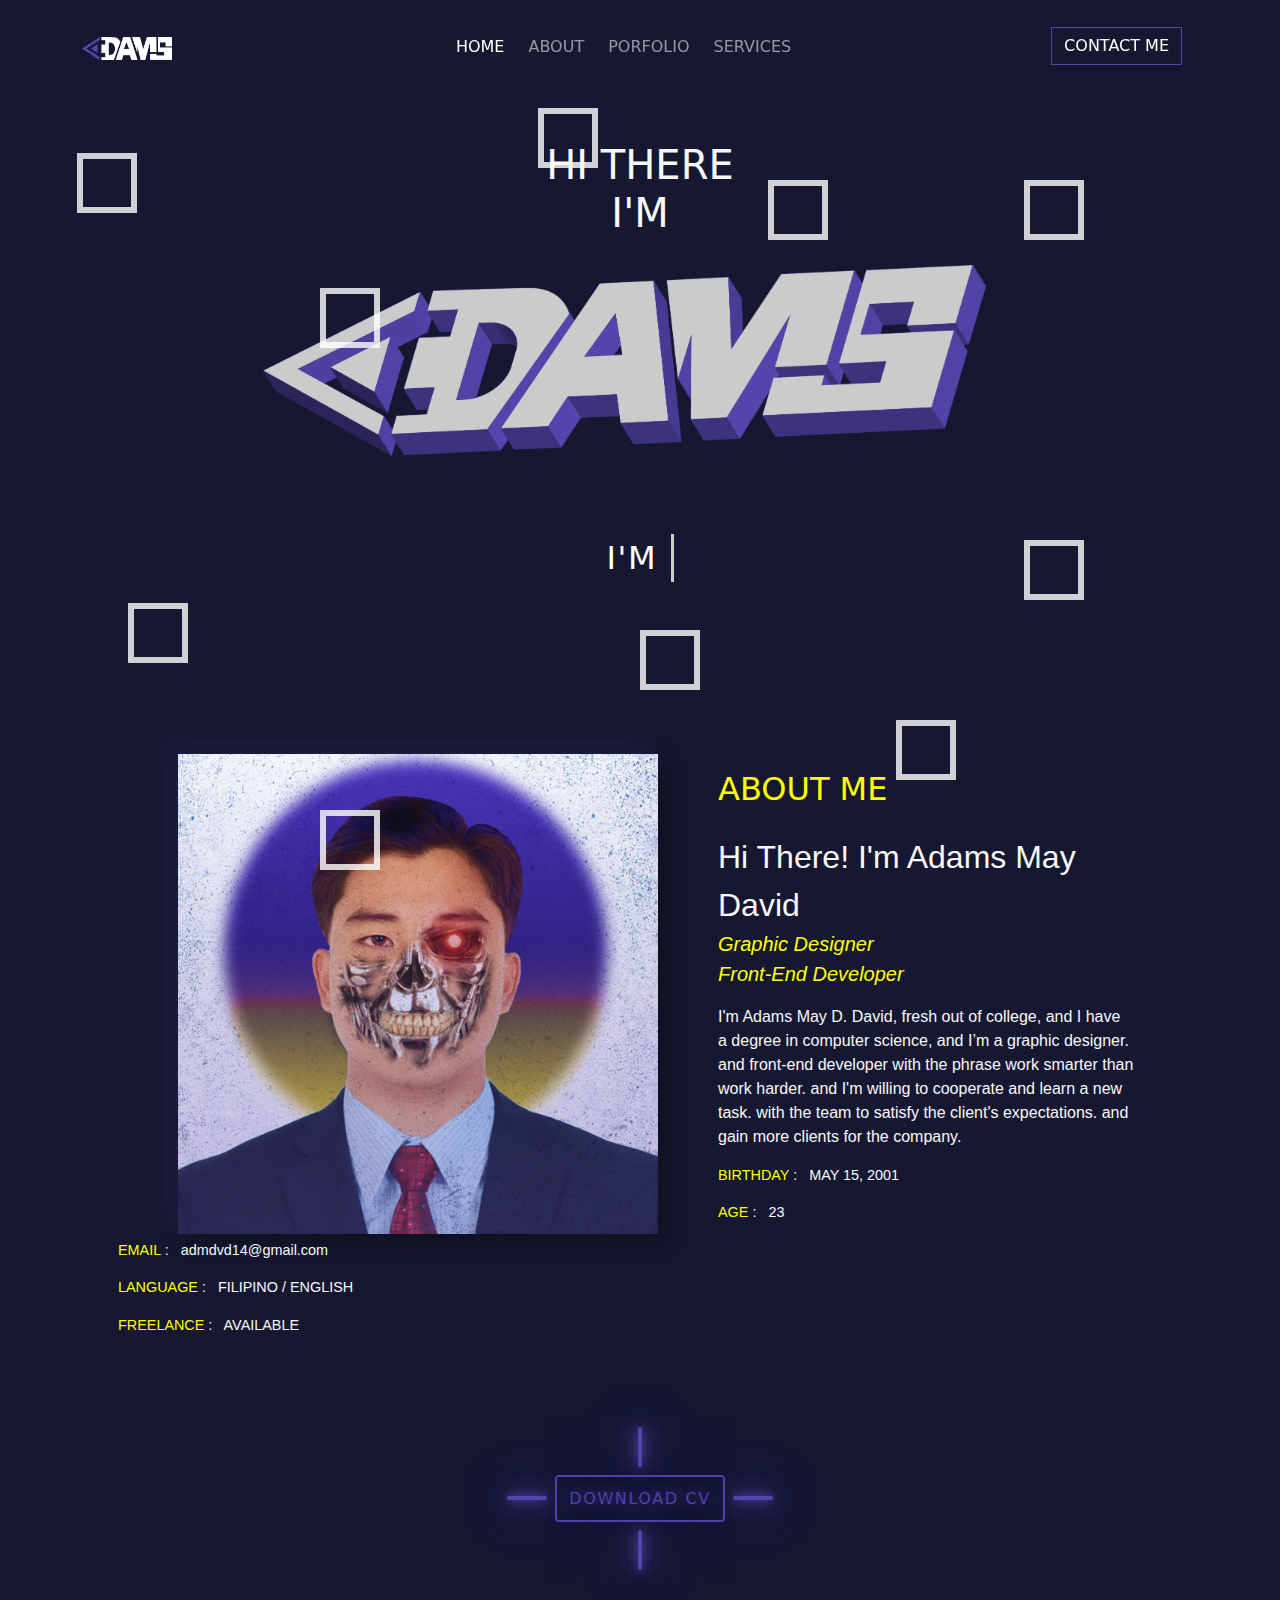
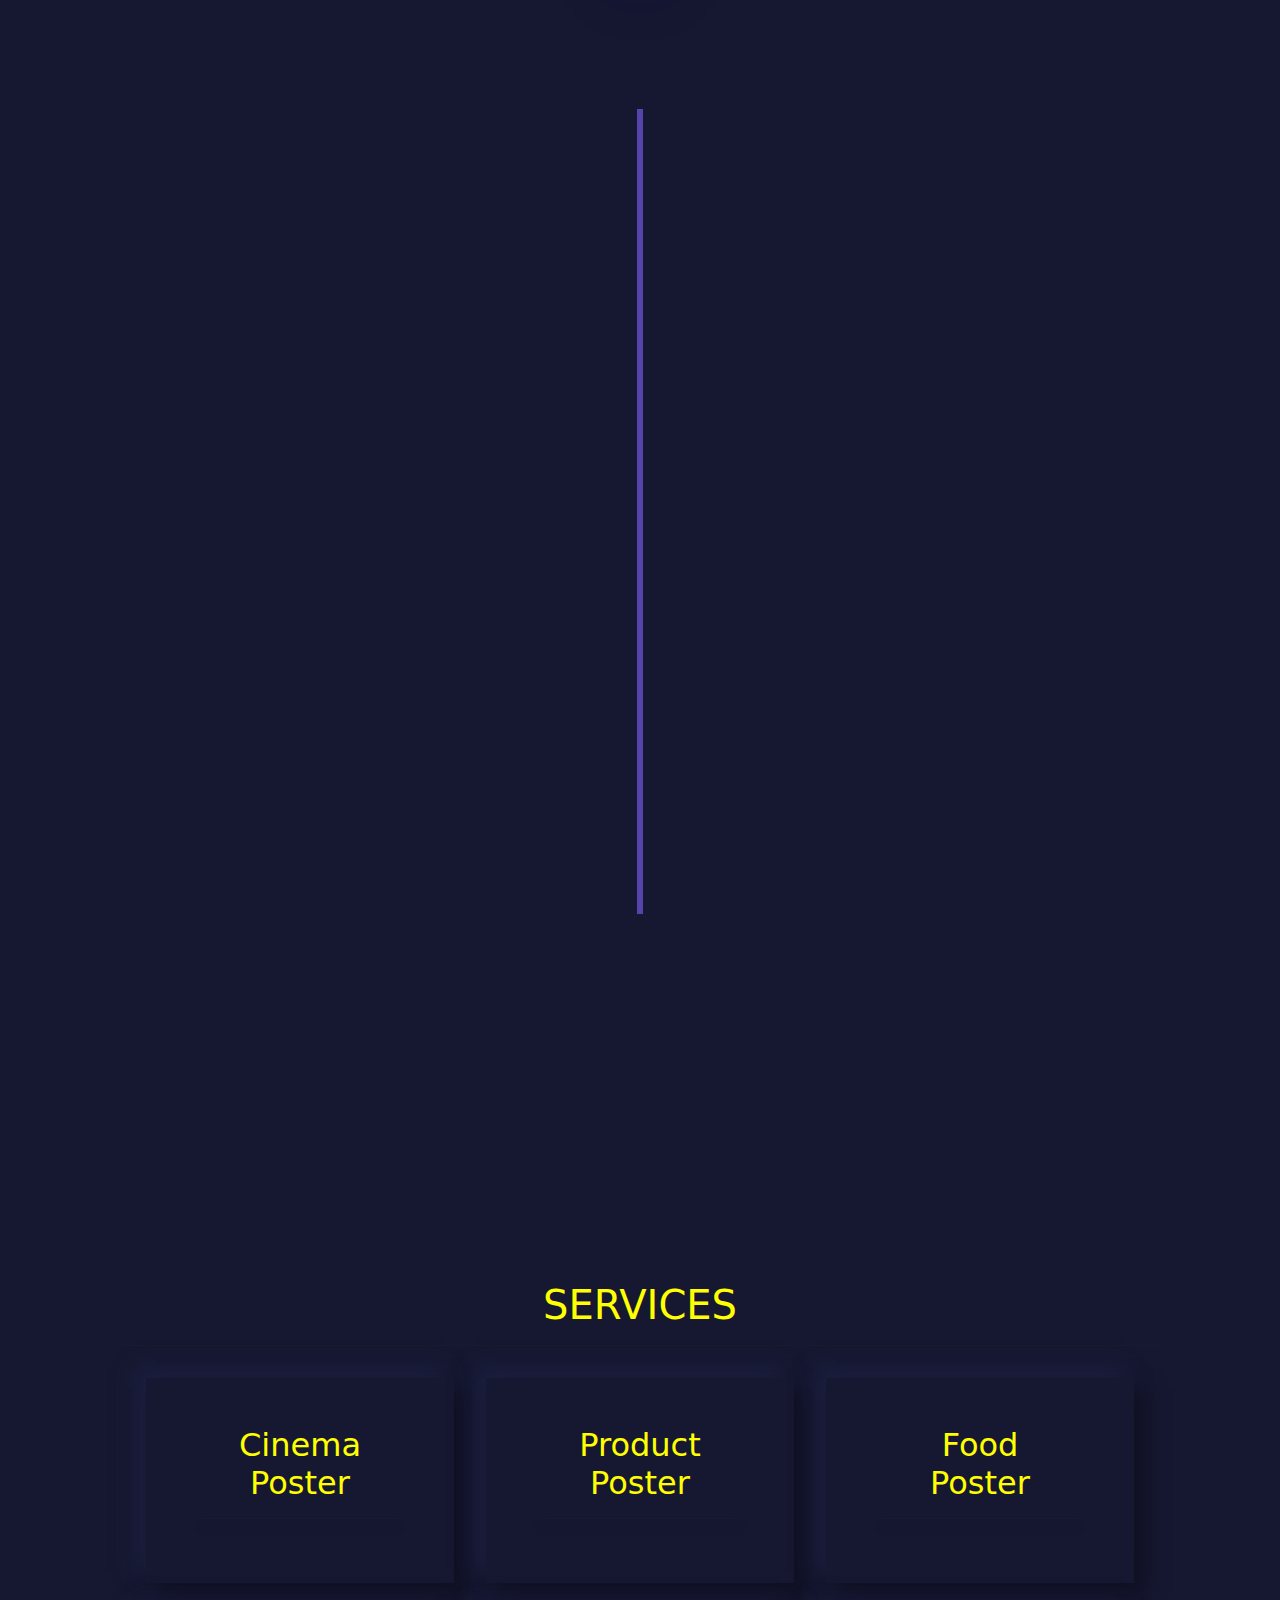
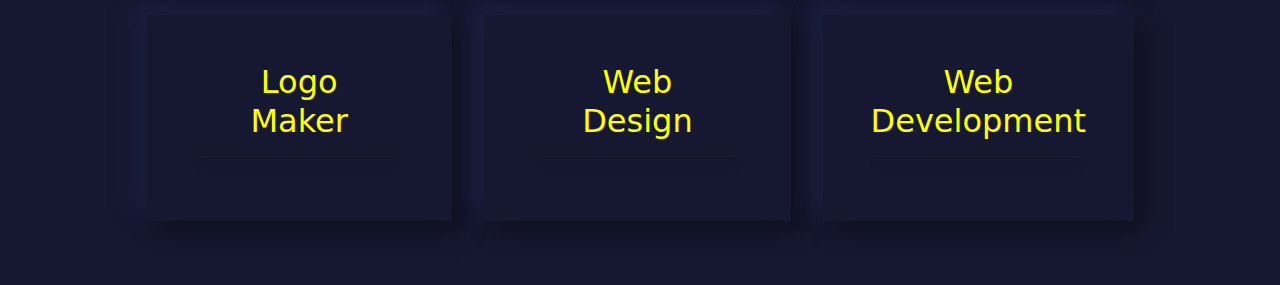
==== commit 616c9c67: "project" ====
--- a/index.html
+++ b/index.html
@@ -27,7 +27,7 @@
     </div>
 
     <!-- nav -->
-    <nav id="NavBar" class="navbar sticky-top bg-trans navbar-dark navbar-expand-md p-3">
+    <nav id="NavBar" class="navbar sticky-top bg-trans navbar-dark navbar-expand-md ">
       <div class="container">
           <a class="navbar-brand text-light text-align-start"> <img src="assets/images/Asset 4hdpi.png" alt="logo" width="90" height="23"></a>
           <button id="TogglerIcon" class="navbar-toggler bg-warning" type="button" data-bs-toggle="collapse" data-bs-target="#navbarNavDropdown" aria-controls="navbarNavDropdown" aria-expanded="false" aria-label="Toggle navigation">
@@ -42,7 +42,7 @@
                       <a class="nav-link mx-1" href="#about">ABOUT</a>
                     </li>
                     <li class="nav-item">
-                      <a class="nav-link mx-1 " href="#projects">PROJECTS</a>
+                      <a class="nav-link mx-1 " href="#projects">PORFOLIO</a>
                     </li>
                     <li class="nav-item">
                       <a class="nav-link mx-1 " href="#services">SERVICES</a>
@@ -54,6 +54,14 @@
               </div>
       </div>
     </nav>
+    
+    <div class="scroll-progress-bar-wrap">
+      <div class="scroll-progress-bar left-to-right"></div>
+      <div class="scroll-progress-bar top-to-bottom"></div>
+      <div class="scroll-progress-bar right-to-left"></div>
+      <div class="scroll-progress-bar bottom-to-top"></div>
+    </div>
+
 
     <!-- hero -->
       <section class="hero">
@@ -81,83 +89,141 @@
               <p class="fw-light">I'M <span class="typed-text"></span><span class="cursor">&nbsp;</span></p>
             </div>
           
-            <!-- this is for cv -->
-            <div class="text-center" style="position: relative; top:100px;">
-                <a class="btn-cv" href="#" style="--color:#5544AC;">
-                  <span></span>
-                  <span></span>
-                  <span></span>
-                  <span></span>
-                  Download Cv
-                </a>       
-            </div>
+        
         </section>
 
         <!-- about section -->
-          <div class="container about-section">
-            <div class="text-center profile-bg text-light shadow">
-              <img src="assets/images/dp main.png"   width="25%" height="25%">
-              <div class="divided">
-              <p> <span class="fs-1">ADAMS MAY D. DAVID </span> <br><small class="fst-italic fs-6">Front-End Developer / Graphic Designer</small></p>
-              <p class=" p-5">Hi, I'm Adams May D. David. I graduated with a Bachelor of Science in Computer Science and I'm a recent graduate. I began focusing on web development in my second year of college and started freelancing as a front-end developer through outsourcing. In my third year, I studied various front-end technologies, and in my fourth year, I applied this knowledge by developing projects.</p> 
-            </div>
-            </div>
-          </div>
-
+          <div class="container about-section p-5">
+            <div class=" profile-bg text-light">
+              <div class="text-center float-start">
+                  <img style="box-shadow:10px 10px 20px #0f1021,
+             -10px -10px 20px #1d2041; " src="assets/images/dp main.png"   width="80%" height="80%" class="">
+              </div>
+                <div class="divided text-start">
+                  <h1 class="fs-2 p-3" style="color: yellow;">ABOUT ME</h1>
+                  <p class=""  style="font-family: Inter, sans-serif;" > <span class="fs-2"> Hi There! I'm Adams May David </span> <br><small class="fst-italic fs-5" style="color: yellow;">Graphic Designer <span class="text-dash"> <br></span>Front-End Developer</small></p>
+                  <p style="font-family: Inter, sans-serif;">I'm Adams May D. David, fresh out of college, 
+                    and I have a degree in computer science, 
+                    and I’m a graphic designer. 
+                    and front-end developer with the phrase +work smarter than work harder. +and I'm willing to cooperate and learn a new task. +with the team to satisfy the client's expectations. +and gain more clients for the company. </p>
+                  <p class="fs-6" style="font-family: Inter, sans-serif;"> <span style="color: yellow; ">BIRTHDAY</span> : &nbsp; MAY 15, 2001</p>
+                  <p class="fs-6" style="font-family: Inter, sans-serif;"> <span style="color: yellow;">AGE</span> : &nbsp; 23</p>
+                  <p class="fs-6" style="font-family: Inter, sans-serif;"> <span style="color: yellow;">EMAIL</span> : &nbsp; admdvd14@gmail.com</p>
+                  <p class="fs-6" style="font-family: Inter, sans-serif;"> <span style="color: yellow;">LANGUAGE</span> : &nbsp; FILIPINO / ENGLISH</p>
+                  <p class="fs-6" style="font-family: Inter, sans-serif;"> <span style="color: yellow;">FREELANCE</span> : &nbsp; AVAILABLE</p>
+                  </div>
+                </div>
+                  <!-- this is for cv -->
+                <div class="text-center" style="margin-top: 250px;">
+                    <a class="btn-cv" href="#" style="--color:#5544AC;">
+                      <span></span>
+                      <span></span>
+                      <span></span>
+                      <span></span>
+                      Download Cv
+                    </a>       
+                </div>
+            </div>
+          </div>
+            <div class="container">
         <div class="timeline z-1 text-center">
           <div class="container con left-container">
             <img src="assets/images/Asset 2.png" alt="">
-            <div class="text-box">
+            <div class="text-box1">
               <h1 class="">Alphabet Inc</h1>
-              <small class="">2001-1019</small>
+              <small class="fs-6 ">2001-1019</small>
               <p class="">Lorem ipsum dolor sit amet consectetur adipisicing elit. 
                 Ea magni perspiciatis hic quis officiis. Minus mollitia recusandae quis asperiores illo expedita architecto voluptatibus 
                 eos aliquid fugiat veniam, ducimus, non quod!</p>
-                <span class="left-container-arrow"></span>
-            </div>
-          </div>
-
+                <span class="left-container-arrow1"></span>
+            </div>
+          </div>
+      
       <div class="container con right-container">
         <img src="assets/images/Asset 2.png">
-        <div class="text-box">
+        <div class="text-box2">
+          <h1 class="text-light ">Alphabet Inc</h1>
+          <small class="text-light fs-6 ">2001-1019</small>
+          <p class="text-light ">Lorem ipsum dolor sit amet consectetur adipisicing elit. 
+            Ea magni perspiciatis hic quis officiis. Minus mollitia recusandae quis asperiores illo expedita architecto voluptatibus 
+            eos aliquid fugiat veniam, ducimus, non quod!</p>
+            <span class="right-container-arrow1"></span>
+        </div>
+      </div>
+
+      <div class="container con left-container">
+        <img src="assets/images/Asset 2.png" alt="">
+        <div class="text-box3">
+          <h1 class="text-light">Alphabet Inc</h1>
+          <small class="text-light fs-6">2001-1019</small>
+          <p class="text-light">Lorem ipsum dolor sit amet consectetur adipisicing elit. 
+            Ea magni perspiciatis hic quis officiis. Minus mollitia recusandae quis asperiores illo expedita architecto voluptatibus 
+            eos aliquid fugiat veniam, ducimus, non quod!</p>
+            <span class="left-container-arrow2"></span>
+        </div>
+      </div>
+
+      <div class="container con right-container">
+        <img src="assets/images/Asset 2.png" alt="">
+        <div class="text-box4">
+          <div class="yellow-con">
           <h1 class="">Alphabet Inc</h1>
-          <small class="">2001-1019</small>
+          <small class="fs-6">2001-1019</small>
           <p class="">Lorem ipsum dolor sit amet consectetur adipisicing elit. 
             Ea magni perspiciatis hic quis officiis. Minus mollitia recusandae quis asperiores illo expedita architecto voluptatibus 
             eos aliquid fugiat veniam, ducimus, non quod!</p>
-            <span class="right-container-arrow"></span>
+            <span class="right-container-arrow2"></span>
+          </div>
         </div>
       </div>
-
-      <div class="container con left-container">
-        <img src="assets/images/Asset 2.png" alt="">
-        <div class="text-box">
-          <h1 class="">Alphabet Inc</h1>
-          <small class="">2001-1019</small>
-          <p class="">Lorem ipsum dolor sit amet consectetur adipisicing elit. 
-            Ea magni perspiciatis hic quis officiis. Minus mollitia recusandae quis asperiores illo expedita architecto voluptatibus 
-            eos aliquid fugiat veniam, ducimus, non quod!</p>
-            <span class="left-container-arrow"></span>
-        </div>
-      </div>
-
-      <div class="container con right-container">
-        <img src="assets/images/Asset 2.png" alt="">
-        <div class="text-box">
-          <h1 class="">Alphabet Inc</h1>
-          <small class="">2001-1019</small>
-          <p class="">Lorem ipsum dolor sit amet consectetur adipisicing elit. 
-            Ea magni perspiciatis hic quis officiis. Minus mollitia recusandae quis asperiores illo expedita architecto voluptatibus 
-            eos aliquid fugiat veniam, ducimus, non quod!</p>
-            <span class="right-container-arrow"></span>
-        </div>
-      </div>
     </div>
-    
-   
-
-   
-   
+  </div>
+
+
+     <!-- grid for skills -->
+          <div style="margin-top:100px;" class="vision container text-center p-5 ">
+            <h1 class="" style="color:yellow;">SERVICES</h1>
+            <hr class="" style="background-color:#ffffff ;">
+              <div class="row align-items-start container mx-auto">
+                  <div style="background: #161831; box-shadow:10px 10px 20px #0f1021,
+             -10px -10px 20px #1d2041; " class="col p-5  m-3 cinema" data-aos="fade-right">
+                    <h2 class="" style="color: yellow ;" >Cinema <br> Poster</h2>
+                    <hr class=" shadow" style="background-color:#525CEB ;">
+                  </div>
+                  <div style="background: #161831; box-shadow:10px 10px 20px #0f1021,
+             -10px -10px 20px #1d2041; " class="col p-5  m-3 product" data-aos="fade-right">
+                    <h2 class="" style="color: yellow ;" >Product <br> Poster</h2>
+                    <hr class=" shadow" style="background-color:#525CEB ;">
+                  </div>
+                  <div style="background: #161831; box-shadow:10px 10px 20px #0f1021,
+             -10px -10px 20px #1d2041; " class="col p-5  m-3 food" data-aos="fade-right">
+                    <h2 class="" style="color:yellow;" >Food <br> Poster</h2>
+                    <hr class=" shadow" style="background-color:#525CEB ;">
+                  </div>
+              </div>
+                 <div class="row align-items-start container mx-auto">
+                  <div style="background: #161831; box-shadow:10px 10px 20px #0f1021,
+             -10px -10px 20px #1d2041; " class="col p-5  m-3 logo" data-aos="fade-right">
+                    <h2 class="" style="color:yellow ;" >Logo <br>Maker </h2>
+                    <hr class=" shadow" style="background-color:#525CEB ;">
+                  </div>
+                  <div style="background: #161831; box-shadow:10px 10px 20px #0f1021,
+             -10px -10px 20px #1d2041; " class="col p-5  m-3 design" data-aos="fade-right">
+                    <h2 class="" style="color:yellow ;" >Web <br> Design</h2>
+                    <hr class=" shadow" style="background-color:#525CEB ;">
+                  </div>
+                  <div style="background: #161831; box-shadow:10px 10px 20px #0f1021,
+                  -10px -10px 20px #1d2041; " class="col p-5  m-3 development" data-aos="fade-right">
+                         <h2 class="" style="color:yellow ;" >Web <br>Development</h2>
+                         <hr class=" shadow" style="background-color:#525CEB ;">
+                       </div>
+              </div>
+            </div>
+
 
     <script src="https://cdn.jsdelivr.net/npm/bootstrap@5.3.3/dist/js/bootstrap.bundle.min.js" ></script>
     <script src="assets/main.js"></script>
--- a/assets/style.css
+++ b/assets/style.css
@@ -1,14 +1,18 @@
 body{
  background-color: #161831;
-}
-
-
-
+ overflow-x: hidden;
+
+}
+
+
+.bg-primary{
+  background-color:#161831 !important;
+}
 
 /* background animation */
 .wrapper {
   z-index: -1 !important;
-  position: absolute;
+  position: fixed-top;
   width: 100%;
   height: 100%;
   overflow: hidden;
@@ -21,6 +25,7 @@
   height: 60px;
   background-color: transparent;
   border: 6px solid rgba(255, 255, 255, 0.8);
+  
 }
 
 .box div:nth-child(1) {
@@ -98,7 +103,7 @@
 
 .btn-contact{
     /* background-color: #5544AC; */
-    color: #5544AC !important;
+    color: #ffffff !important;
     border-style: solid;
     border-width: thin;
     border-color: #5544AC;
@@ -107,8 +112,9 @@
 
 .btn-contact:hover{
   transform: translateY();
-  background-color: #5544AC;
-  color:#fff !important; 
+  background-color:#5544AC;
+  color:yellow !important; 
+  font-weight: 400;
 }
 
 
@@ -155,7 +161,7 @@
   padding:12px;
   font-size: 1rem;
   color: var(--color);
-  border: 2px solid #5544AC;
+  border: 2px solid ;
   border-radius: 4px;
   text-shadow: 0 0 15px var(--color);
   text-decoration: none;
@@ -166,7 +172,7 @@
 }
 
 .btn-cv:hover {
-  color: #fff;
+  color: yellow;
   border: 2px solid rgba(0, 0, 0, 0);
   box-shadow: 0 0 0px var(--color);
 }
@@ -279,7 +285,7 @@
   top: 0;
   left: 0;
   z-index: 1000;
-  background-color: #5544AC;
+  background-color: yellow;
   width: 100%;
   height: 10px;
   scale: 0 1;
@@ -361,42 +367,43 @@
 /* about section */
 
 .about-section{
-margin-top: 400px;
-}
-
-.about-section img{
-  border-radius: 50%;
-  border: #5544AC solid;
-  position: relative;
-  top: -160px;
+/* margin-top: 200px !important; */
+/* background-color:#5544AC ; */
+}
+
+/* .about-section .float-start{
+
   
-}
-.about-section h4{
-  color: yellow;
-}
+} */
+
+
 .about-section .fs-1{
-  color: yellow;
-
-}
-.about-section .p-5{
-  padding-top: 0 !important;
-}
-
+  color: rgb(255, 255, 255);
+  font-weight: bold;
+  
+}
+.about-section .fs-6{
+  font-family: 'Courier New', Courier, monospace;
+  font-size: 0.9rem !important;
+}
+.about-section .text-name{
+  font-family:'Segoe UI', Tahoma, Geneva, Verdana, sans-serif;
+  font-size: medium !important;
+}
 .about-section .profile-bg{
-  border: #5544AC solid;
   animation: rotatecolor 1s;
 
 }
 .about-section .divided{
-  position: relative;
-  top: -120px;
+position: relative;
+
 }
 
 /*  timeline */
+
 .timeline{
   position: relative;
-  max-width: 1200px;
-  margin: 100px auto;
+ 
 }
 
 
@@ -404,7 +411,7 @@
 padding: 10px 50px;
 position: relative;
 width: 50%;
-animation: movedown 1s linear forwards;
+animation: movedown .3s linear forwards;
 opacity: 0;
 z-index: 1;
 }
@@ -433,14 +440,39 @@
   animation-delay: 4s;
 }
 
-.text-box{
+.text-box1{
+  background-color: yellow;
   padding: 20px 30px;
-  background-color: #fff;
   position: relative;
   border-radius: 6px !important;
   font-size: 15px;
-
-}
+}
+
+.text-box2{
+  background-color: #5544AC;
+  padding: 20px 30px;
+  position: relative;
+  border-radius: 6px !important;
+  font-size: 15px;
+}
+
+.text-box3{
+  background-color: #5544AC;
+  padding: 20px 30px;
+  position: relative;
+  border-radius: 6px !important;
+  font-size: 15px;
+}
+
+
+.text-box4{
+  background-color: yellow;
+  padding: 20px 30px;
+  position: relative;
+  border-radius: 6px !important;
+  font-size: 15px;
+}
+
 
 .right-container{
   left: 25%;
@@ -453,10 +485,11 @@
   content: '';
   position: absolute;
   width: 6px;
-  height: 100%;
+  height: 75% !important;
   background: #5544AC;
   top: 0;
   left: 50%;
+  margin-top: 50px !important;
   margin-left: -3px;
   animation: moveline 6s linear forwards;
 }
@@ -494,7 +527,7 @@
 }
 
 
-.left-container-arrow{
+.left-container-arrow1{
   height: 0;
   width: 0;
   position: absolute;
@@ -502,11 +535,11 @@
   z-index: 1;
   border-top: 15px solid transparent;
   border-bottom: 15px solid transparent;
-  border-left: 15px solid rgb(255, 255, 255);
+  border-left: 15px solid yellow;
   right: -15px;
 }
 
-.right-container-arrow{
+.left-container-arrow2{
   height: 0;
   width: 0;
   position: absolute;
@@ -514,9 +547,33 @@
   z-index: 1;
   border-top: 15px solid transparent;
   border-bottom: 15px solid transparent;
-  border-right: 15px solid rgb(255, 255, 255);
+  border-left: 15px solid #5544AC;
+  right: -15px;
+}
+
+.right-container-arrow1{
+  height: 0;
+  width: 0;
+  position: absolute;
+  top: 28px;
+  z-index: 1;
+  border-top: 15px solid transparent;
+  border-bottom: 15px solid transparent;
+  border-right: 15px solid#5544AC;
   left: -15px;
 }
+.right-container-arrow2{
+  height: 0;
+  width: 0;
+  position: absolute;
+  top: 28px;
+  z-index: 1;
+  border-top: 15px solid transparent;
+  border-bottom: 15px solid transparent;
+  border-right: 15px solid yellow;
+  left: -15px;
+}
+
 
 @media screen and (max-width:600px){ 
   
@@ -557,4 +614,105 @@
     border-left: 0;
     left: -15px;
   }
+}
+
+/* Float four columns side by side */
+
+.column {
+  float: auto !important;
+  width: 25%;
+  padding: 0 10px;
+}
+
+/* Remove extra left and right margins, due to padding */
+.row {margin: 0 -5px;}
+
+/* Clear floats after the columns */
+.row:after {
+  content: "";
+  display: table;
+  clear: both;
+}
+
+/* Responsive columns */
+@media screen and (max-width: 600px) {
+  .column {
+    width: 50%;
+    display: block;
+    padding:4px !important;
+  }
+}
+
+
+/* Style the counter cards */
+.projects .card {
+  box-shadow:2px 2px 6px 0 #525CEB;
+  padding: 0px;
+  text-align: center;
+  /* color: #0275d8;     */
+  border-radius: 0 !important;
+  transition: transform .1s;
+  font-weight: 500;
+  font-family: 'Segoe UI', Tahoma, Geneva, Verdana, sans-serif;
+  background-color: #3D3B40 !important;
+}
+
+#projects p{
+  color: white !important;
+}
+
+
+.projects .card:hover{
+  box-shadow:0;
+  padding: 0px;
+  text-align: center;  
+  border-radius: 0 !important;
+  transform: scale(1.2) !important;
+  z-index: 1 !important;
+  cursor: pointer !important;
+
+  
+}
+
+.projects{
+  height: 100% !important;
+  width: 100%;
+  padding: 5px !important;
+ 
+}
+
+.row .cinema:hover{
+  background-image: url('images/dp\ main.png') !important;
+ background-size: cover !important;
+
+}
+
+.row .product:hover{
+  background-image: url('images/dp\ main.png') !important;
+ background-size: cover !important;
+
+}
+
+.row .food:hover{
+  background-image: url('images/dp\ main.png') !important;
+ background-size: cover !important;
+
+}
+
+.row .logo:hover{
+  background-image: url('images/dp\ main.png') !important;
+ background-size: cover !important;
+
+}
+
+.row .design:hover{
+  background-image: url('images/dp\ main.png') !important;
+ background-size: cover !important;
+
+}
+
+.row .development:hover{
+  background-image: url('images/dp\ main.png') !important;
+ background-size: cover !important;
+
 }